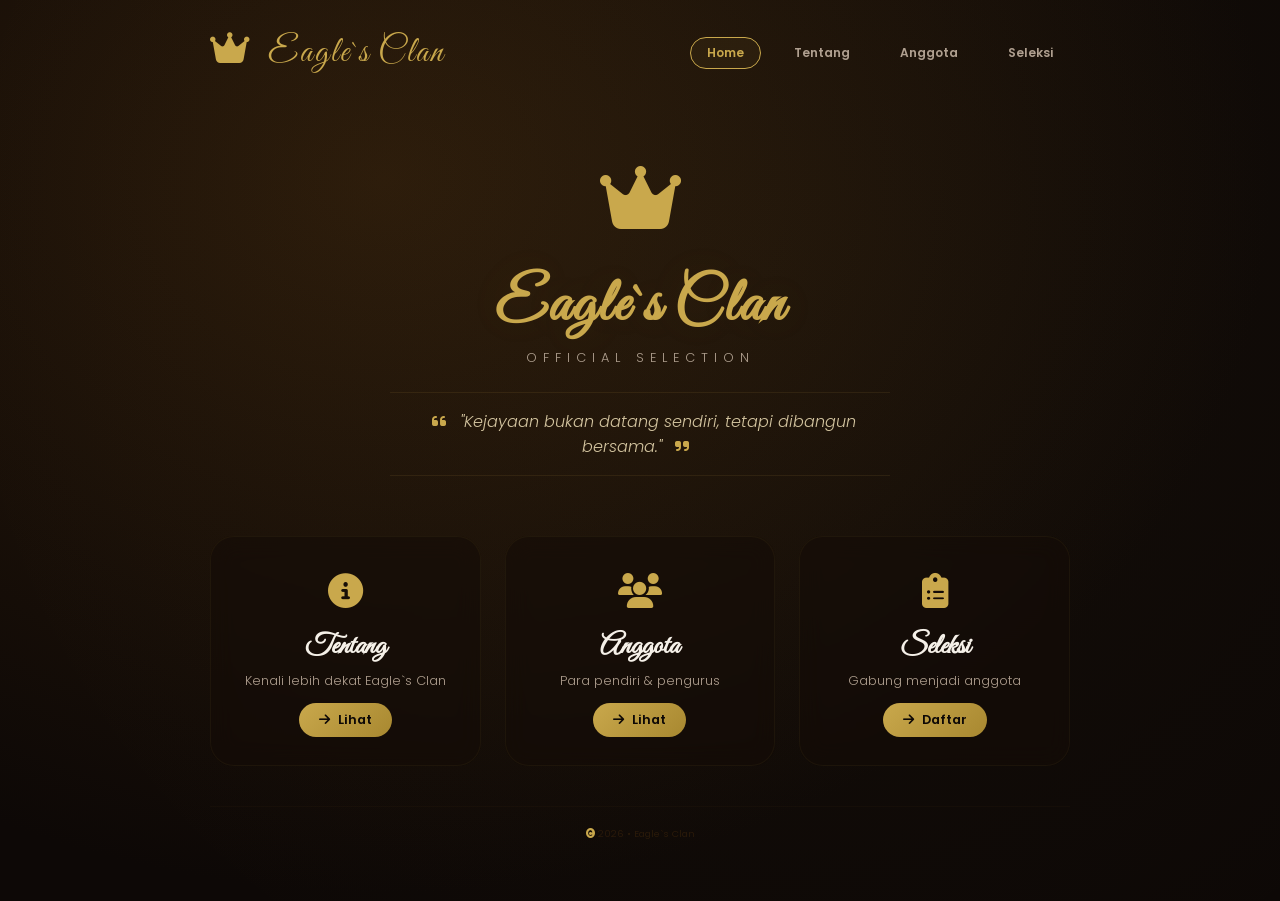
==== index.html @ f9066b91 "Update index.html" ====
<!DOCTYPE html>
<html lang="id">
<head>
  <meta charset="UTF-8">
  <meta name="viewport" content="width=device-width, initial-scale=1.0, user-scalable=yes">
  <title>Eagle`s Clan | Official</title>
  <link href="https://fonts.googleapis.com/css2?family=Great+Vibes&family=Poppins:wght@300;400;600;700&display=swap" rel="stylesheet">
  <link rel="stylesheet" href="https://cdnjs.cloudflare.com/ajax/libs/font-awesome/6.5.1/css/all.min.css">
  <style>
    * {
      margin: 0;
      padding: 0;
      box-sizing: border-box;
    }

    body {
      font-family: 'Poppins', sans-serif;
      background: #0d0806;
      color: #f5f0e8;
      min-height: 100vh;
      overflow-x: hidden;
    }

    /* ===== BACKGROUND ===== */
    .bg-eagle {
      position: fixed;
      top: 0;
      left: 0;
      width: 100%;
      height: 100%;
      z-index: -1;
      background: radial-gradient(ellipse at 30% 20%, #2a1a0a, #0d0806 70%);
    }

    .bg-eagle::before {
      content: '';
      position: absolute;
      width: 150%;
      height: 150%;
      top: -30%;
      left: -30%;
      background: radial-gradient(circle at 60% 40%, rgba(201, 168, 76, 0.04), transparent 60%);
      animation: goldFloat 18s ease-in-out infinite alternate;
    }

    @keyframes goldFloat {
      0% { transform: translate(0, 0) scale(1) rotate(0deg); }
      100% { transform: translate(40px, 30px) scale(1.06) rotate(2deg); }
    }

    /* ===== CONTAINER ===== */
    .container {
      max-width: 900px;
      margin: 0 auto;
      padding: 30px 20px 60px;
      position: relative;
      z-index: 2;
    }

    /* ===== NAVBAR ===== */
    .navbar {
      display: flex;
      justify-content: space-between;
      align-items: center;
      margin-bottom: 30px;
      flex-wrap: wrap;
      gap: 16px;
    }

    .navbar .brand {
      font-family: 'Great Vibes', cursive;
      font-size: 2.2rem;
      color: #c9a84c;
      letter-spacing: 2px;
    }

    .navbar .brand i {
      color: #c9a84c;
      margin-right: 8px;
    }

    .nav-links {
      display: flex;
      gap: 16px;
      flex-wrap: wrap;
    }

    .nav-links a {
      color: #b0a090;
      text-decoration: none;
      font-size: 0.75rem;
      font-weight: 600;
      padding: 6px 16px;
      border-radius: 30px;
      transition: 0.3s;
      border: 1px solid transparent;
    }

    .nav-links a:hover,
    .nav-links a.active {
      background: rgba(201, 168, 76, 0.06);
      border-color: #c9a84c;
      color: #c9a84c;
    }

    /* ===== PAGE ===== */
    .page {
      display: none;
      animation: fadeIn 0.6s ease;
    }

    .page.active {
      display: block;
    }

    @keyframes fadeIn {
      from { opacity: 0; transform: translateY(20px); }
      to { opacity: 1; transform: translateY(0); }
    }

    /* ===== HERO ===== */
    .hero {
      text-align: center;
      padding: 40px 20px 30px;
    }

    .hero .logo-icon {
      font-size: 4.5rem;
      color: #c9a84c;
      margin-bottom: 15px;
      display: inline-block;
      animation: floatEagle 4s ease-in-out infinite;
    }

    @keyframes floatEagle {
      0%, 100% { transform: translateY(0); }
      50% { transform: translateY(-10px); }
    }

    .hero h1 {
      font-family: 'Great Vibes', cursive;
      font-size: 3.8rem;
      color: #c9a84c;
      letter-spacing: 2px;
      text-shadow: 0 0 40px rgba(201, 168, 76, 0.08);
    }

    .hero .sub {
      font-size: 0.8rem;
      color: #b0a090;
      letter-spacing: 6px;
      text-transform: uppercase;
      font-weight: 300;
      margin-top: 5px;
    }

    .hero .motto {
      font-size: 1rem;
      font-style: italic;
      color: #d4c5a0;
      max-width: 500px;
      margin: 25px auto 0;
      padding: 16px 0;
      border-top: 1px solid rgba(201, 168, 76, 0.1);
      border-bottom: 1px solid rgba(201, 168, 76, 0.1);
      font-weight: 300;
    }

    .hero .motto i {
      color: #c9a84c;
      margin: 0 8px;
    }

    /* ===== CARD GRID ===== */
    .card-grid {
      display: grid;
      grid-template-columns: repeat(auto-fit, minmax(240px, 1fr));
      gap: 24px;
      margin-top: 30px;
    }

    .card {
      background: rgba(20, 12, 8, 0.6);
      backdrop-filter: blur(12px);
      border-radius: 24px;
      border: 1px solid rgba(201, 168, 76, 0.06);
      padding: 28px 18px;
      text-align: center;
      transition: 0.4s ease;
      cursor: pointer;
    }

    .card:hover {
      transform: translateY(-6px);
      border-color: rgba(201, 168, 76, 0.2);
      box-shadow: 0 20px 40px rgba(0, 0, 0, 0.3);
    }

    .card .icon {
      font-size: 2.2rem;
      color: #c9a84c;
      margin-bottom: 10px;
    }

    .card h3 {
      font-family: 'Great Vibes', cursive;
      font-size: 1.8rem;
      color: #f5f0e8;
      margin-bottom: 6px;
    }

    .card p {
      font-size: 0.8rem;
      color: #b0a090;
      line-height: 1.6;
      font-weight: 300;
    }

    .card .btn-gold {
      background: linear-gradient(135deg, #c9a84c, #a88830);
      border: none;
      color: #0d0806;
      font-weight: 600;
      font-size: 0.8rem;
      padding: 8px 20px;
      border-radius: 40px;
      cursor: pointer;
      transition: 0.3s;
      margin-top: 12px;
      display: inline-flex;
      align-items: center;
      gap: 8px;
    }

    .card .btn-gold:hover {
      transform: scale(1.04);
      box-shadow: 0 6px 20px rgba(201, 168, 76, 0.15);
    }

    /* ===== COUPLE ===== */
    .couple-special {
      display: grid;
      grid-template-columns: 1fr 1fr;
      gap: 25px;
      margin-top: 10px;
    }

    .couple-special .card {
      padding: 25px 15px;
    }

    .couple-special .card .avatar {
      width: 100px;
      height: 100px;
      border-radius: 50%;
      overflow: hidden;
      margin: 0 auto 12px;
      border: 3px solid #c9a84c;
      box-shadow: 0 0 30px rgba(201, 168, 76, 0.05);
    }

    .couple-special .card .avatar img {
      width: 100%;
      height: 100%;
      object-fit: cover;
    }

    .couple-special .card .name {
      font-family: 'Great Vibes', cursive;
      font-size: 1.8rem;
      color: #c9a84c;
    }

    .couple-special .card .role {
      font-size: 0.65rem;
      color: #b0a090;
      letter-spacing: 3px;
      text-transform: uppercase;
    }

    /* ===== FORM ===== */
    .form-group {
      margin-bottom: 1.2rem;
      text-align: left;
    }

    .form-group label {
      display: flex;
      align-items: center;
      gap: 10px;
      font-weight: 600;
      font-size: 0.8rem;
      margin-bottom: 6px;
      color: #d4c5a0;
    }

    .form-group label i {
      color: #c9a84c;
    }

    input,
    textarea {
      width: 100%;
      padding: 12px 16px;
      background: rgba(20, 12, 8, 0.5);
      border: 1px solid rgba(201, 168, 76, 0.06);
      border-radius: 16px;
      color: #f5f0e8;
      font-size: 0.85rem;
      outline: none;
      transition: 0.3s;
      font-family: 'Poppins', sans-serif;
    }

    input:focus,
    textarea:focus {
      border-color: #c9a84c;
      box-shadow: 0 0 0 3px rgba(201, 168, 76, 0.04);
      background: rgba(20, 12, 8, 0.7);
    }

    textarea {
      resize: vertical;
    }

    /* ===== BACK LINK ===== */
    .back-link {
      text-align: center;
      margin-top: 20px;
      font-size: 0.75rem;
      color: #5a4a3a;
      cursor: pointer;
      transition: 0.2s;
    }

    .back-link:hover {
      color: #c9a84c;
    }

    .back-link i {
      margin-right: 6px;
    }

    .credit {
      text-align: center;
      margin-top: 40px;
      font-size: 0.6rem;
      color: #2a1a0a;
      border-top: 1px solid rgba(201, 168, 76, 0.03);
      padding-top: 20px;
    }

    .credit i {
      color: #c9a84c;
    }

    /* ===== RESPONSIVE ===== */
    @media (max-width: 640px) {
      .hero h1 { font-size: 2.6rem; }
      .couple-special { grid-template-columns: 1fr; }
      .navbar { flex-direction: column; align-items: center; }
    }
  </style>
</head>
<body>

<div class="bg-eagle"></div>

<div class="container">

  <!-- ===== NAVBAR ===== -->
  <div class="navbar">
    <div class="brand"><i class="fas fa-crown"></i> Eagle`s Clan</div>
    <div class="nav-links">
      <a href="#" class="active" onclick="showPage('homePage')">Home</a>
      <a href="#" onclick="showPage('aboutPage')">Tentang</a>
      <a href="#" onclick="showPage('memberPage')">Anggota</a>
      <a href="#" onclick="showPage('seleksiPage')">Seleksi</a>
    </div>
  </div>

  <!-- ===== HOME ===== -->
  <div id="homePage" class="page active">
    <div class="hero">
      <div class="logo-icon"><i class="fas fa-crown"></i></div>
      <h1>Eagle`s Clan</h1>
      <div class="sub">Official Selection</div>
      <div class="motto">
        <i class="fas fa-quote-left"></i>
        "Kejayaan bukan datang sendiri, tetapi dibangun bersama."
        <i class="fas fa-quote-right"></i>
      </div>
    </div>

    <div class="card-grid">
      <div class="card" onclick="showPage('aboutPage')">
        <div class="icon"><i class="fas fa-info-circle"></i></div>
        <h3>Tentang</h3>
        <p>Kenali lebih dekat Eagle`s Clan</p>
        <div class="btn-gold"><i class="fas fa-arrow-right"></i> Lihat</div>
      </div>
      <div class="card" onclick="showPage('memberPage')">
        <div class="icon"><i class="fas fa-users"></i></div>
        <h3>Anggota</h3>
        <p>Para pendiri & pengurus</p>
        <div class="btn-gold"><i class="fas fa-arrow-right"></i> Lihat</div>
      </div>
      <div class="card" onclick="showPage('seleksiPage')">
        <div class="icon"><i class="fas fa-clipboard-list"></i></div>
        <h3>Seleksi</h3>
        <p>Gabung menjadi anggota</p>
        <div class="btn-gold"><i class="fas fa-arrow-right"></i> Daftar</div>
      </div>
    </div>
  </div>

  <!-- ===== TENTANG ===== -->
  <div id="aboutPage" class="page">
    <div style="text-align:center; margin-bottom:20px;">
      <h2 style="font-family:'Great Vibes',cursive; font-size:2.4rem; color:#c9a84c;">Tentang</h2>
      <p style="color:#b0a090; font-size:0.75rem; letter-spacing:2px;">Eagle`s Clan</p>
    </div>
    <div class="card" style="max-width:500px; margin:0 auto;">
      <div class="icon"><i class="fas fa-crown"></i></div>
      <p style="color:#d4c5a0; line-height:1.8; margin-bottom:15px;">
        Eagle`s Clan adalah komunitas eksklusif yang didirikan untuk menjunjung tinggi nilai kehormatan, persaudaraan, dan prestasi. Kami adalah keluarga bagi mereka yang berani bermimpi dan berani melangkah.
      </p>
      <p style="font-size:0.8rem; color:#8a7a6a;">
        <i class="fas fa-map-pin" style="color:#c9a84c;"></i> Berbasis di Indonesia
      </p>
    </div>
    <div class="back-link" onclick="showPage('homePage')"><i class="fas fa-arrow-left"></i> Kembali</div>
  </div>

  <!-- ===== ANGGOTA ===== -->
  <div id="memberPage" class="page">
    <div style="text-align:center; margin-bottom:20px;">
      <h2 style="font-family:'Great Vibes',cursive; font-size:2.4rem; color:#c9a84c;">Anggota</h2>
      <p style="color:#b0a090; font-size:0.75rem; letter-spacing:2px;">Pengurus</p>
    </div>
    <div class="couple-special">
      <div class="card">
        <div class="avatar"><img src="https://placehold.co/100x100/1a0e08/c9a84c?text=R" alt="Raul"></div>
        <div class="name">Raul</div>
        <div class="role">Founder</div>
      </div>
      <div class="card">
        <div class="avatar"><img src="https://placehold.co/100x100/1a0e08/c9a84c?text=K" alt="Kayeye"></div>
        <div class="name">Kayeye</div>
        <div class="role">Co-Founder</div>
      </div>
      <div class="card">
        <div class="avatar"><img src="https://placehold.co/100x100/1a0e08/c9a84c?text=Y" alt="Yonz"></div>
        <div class="name">Yonz</div>
        <div class="role">Admin</div>
      </div>
      <div class="card">
        <div class="avatar"><img src="https://placehold.co/100x100/1a0e08/c9a84c?text=N" alt="Novva"></div>
        <div class="name">Novva</div>
        <div class="role">Admin</div>
      </div>
    </div>
    <div class="back-link" onclick="showPage('homePage')"><i class="fas fa-arrow-left"></i> Kembali</div>
  </div>

  <!-- ===== SELEKSI ===== -->
  <div id="seleksiPage" class="page">
    <div style="text-align:center; margin-bottom:20px;">
      <h2 style="font-family:'Great Vibes',cursive; font-size:2.4rem; color:#c9a84c;">Seleksi</h2>
      <p style="color:#b0a090; font-size:0.75rem; letter-spacing:2px;">Gabung Sekarang</p>
    </div>
    <div class="card" style="max-width:500px; margin:0 auto;">
      <div class="icon"><i class="fas fa-user-plus"></i></div>
      <div class="form-group">
        <label><i class="fas fa-user"></i> Nama Lengkap</label>
        <input type="text" id="nama" placeholder="Nama Anda">
      </div>
      <div class="form-group">
        <label><i class="fas fa-calendar-alt"></i> Umur</label>
        <input type="text" id="umur" placeholder="19 / 22 / 27">
      </div>
      <div class="form-group">
        <label><i class="fas fa-pen-fancy"></i> Skill / Keahlian</label>
        <input type="text" id="skill" placeholder="Editor / Desainer / Gamer">
      </div>
      <button class="btn-gold" id="btnDaftar" style="width:100%; justify-content:center;"><i class="fas fa-paper-plane"></i> DAFTAR SEKARANG</button>
    </div>
    <div class="back-link" onclick="showPage('homePage')"><i class="fas fa-arrow-left"></i> Kembali</div>
  </div>

  <div class="credit"><i class="fas fa-copyright"></i> 2026 • Eagle`s Clan</div>
</div>

<script>
  function showPage(id) {
    document.querySelectorAll('.page').forEach(p => p.classList.remove('active'));
    document.getElementById(id).classList.add('active');
    document.querySelectorAll('.nav-links a').forEach(a => a.classList.remove('active'));
    const map = { homePage: 0, aboutPage: 1, memberPage: 2, seleksiPage: 3 };
    if (map[id] !== undefined) document.querySelectorAll('.nav-links a')[map[id]].classList.add('active');
  }

  document.getElementById('btnDaftar').addEventListener('click', function() {
    const nama = document.getElementById('nama').value.trim();
    const umur = document.getElementById('umur').value.trim();
    const skill = document.getElementById('skill').value.trim();
    if (!nama || !umur || !skill) return alert('Isi semua data!');
    alert('Terima kasih, ' + nama + '!\nPendaftaran Anda telah diterima.\nTim Eagle`s Clan akan menghubungi Anda.');
    document.getElementById('nama').value = '';
    document.getElementById('umur').value = '';
    document.getElementById('skill').value = '';
  });

  console.log('🦅 Eagle`s Clan siap!');
</script>

</body>
</html>
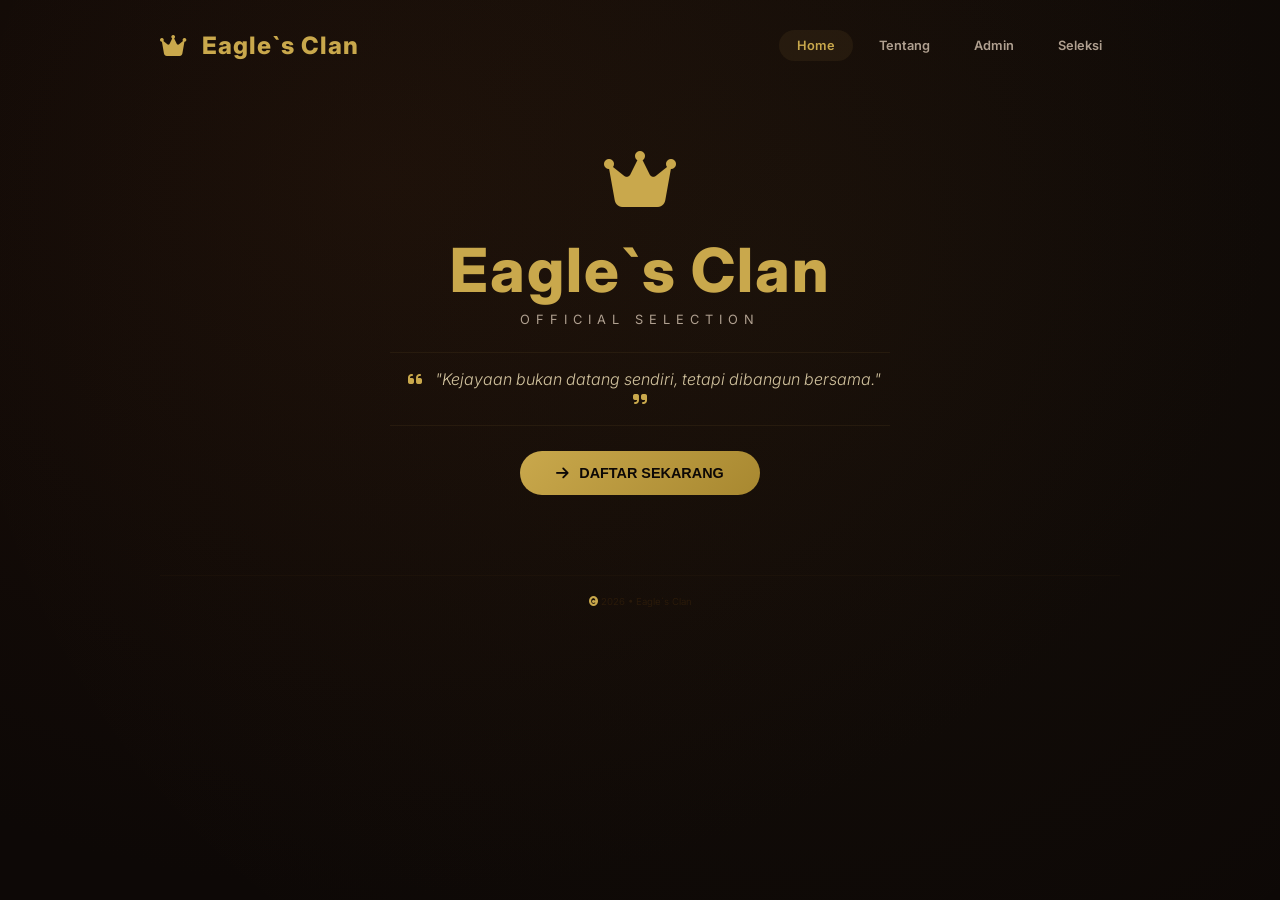
==== commit f86fdb93: "Update index.html" ====
--- a/index.html
+++ b/index.html
@@ -4,7 +4,7 @@
   <meta charset="UTF-8">
   <meta name="viewport" content="width=device-width, initial-scale=1.0, user-scalable=yes">
   <title>Eagle`s Clan | Official</title>
-  <link href="https://fonts.googleapis.com/css2?family=Great+Vibes&family=Poppins:wght@300;400;600;700&display=swap" rel="stylesheet">
+  <link href="https://fonts.googleapis.com/css2?family=Inter:wght@400;600;700;800&display=swap" rel="stylesheet">
   <link rel="stylesheet" href="https://cdnjs.cloudflare.com/ajax/libs/font-awesome/6.5.1/css/all.min.css">
   <style>
     * {
@@ -14,14 +14,13 @@
     }
 
     body {
-      font-family: 'Poppins', sans-serif;
+      font-family: 'Inter', sans-serif;
       background: #0d0806;
       color: #f5f0e8;
       min-height: 100vh;
       overflow-x: hidden;
     }
 
-    /* ===== BACKGROUND ===== */
     .bg-eagle {
       position: fixed;
       top: 0;
@@ -29,7 +28,7 @@
       width: 100%;
       height: 100%;
       z-index: -1;
-      background: radial-gradient(ellipse at 30% 20%, #2a1a0a, #0d0806 70%);
+      background: radial-gradient(ellipse at 30% 20%, #1a0e08, #0d0806 70%);
     }
 
     .bg-eagle::before {
@@ -44,69 +43,67 @@
     }
 
     @keyframes goldFloat {
-      0% { transform: translate(0, 0) scale(1) rotate(0deg); }
-      100% { transform: translate(40px, 30px) scale(1.06) rotate(2deg); }
-    }
-
-    /* ===== CONTAINER ===== */
+      0% {
+        transform: translate(0, 0) scale(1) rotate(0deg);
+      }
+      100% {
+        transform: translate(40px, 30px) scale(1.06) rotate(2deg);
+      }
+    }
+
     .container {
-      max-width: 900px;
+      max-width: 1000px;
       margin: 0 auto;
       padding: 30px 20px 60px;
       position: relative;
       z-index: 2;
     }
 
-    /* ===== NAVBAR ===== */
     .navbar {
       display: flex;
       justify-content: space-between;
       align-items: center;
-      margin-bottom: 30px;
+      margin-bottom: 40px;
       flex-wrap: wrap;
       gap: 16px;
     }
 
     .navbar .brand {
-      font-family: 'Great Vibes', cursive;
-      font-size: 2.2rem;
-      color: #c9a84c;
-      letter-spacing: 2px;
+      font-size: 1.5rem;
+      font-weight: 800;
+      color: #c9a84c;
+      letter-spacing: 1px;
     }
 
     .navbar .brand i {
-      color: #c9a84c;
       margin-right: 8px;
     }
 
     .nav-links {
       display: flex;
-      gap: 16px;
+      gap: 8px;
       flex-wrap: wrap;
     }
 
     .nav-links a {
       color: #b0a090;
       text-decoration: none;
-      font-size: 0.75rem;
+      font-size: 0.8rem;
       font-weight: 600;
-      padding: 6px 16px;
+      padding: 8px 18px;
       border-radius: 30px;
       transition: 0.3s;
-      border: 1px solid transparent;
     }
 
     .nav-links a:hover,
     .nav-links a.active {
-      background: rgba(201, 168, 76, 0.06);
-      border-color: #c9a84c;
-      color: #c9a84c;
-    }
-
-    /* ===== PAGE ===== */
+      background: rgba(201, 168, 76, 0.08);
+      color: #c9a84c;
+    }
+
     .page {
       display: none;
-      animation: fadeIn 0.6s ease;
+      animation: fadeIn 0.5s ease;
     }
 
     .page.active {
@@ -114,18 +111,23 @@
     }
 
     @keyframes fadeIn {
-      from { opacity: 0; transform: translateY(20px); }
-      to { opacity: 1; transform: translateY(0); }
-    }
-
-    /* ===== HERO ===== */
+      from {
+        opacity: 0;
+        transform: translateY(20px);
+      }
+      to {
+        opacity: 1;
+        transform: translateY(0);
+      }
+    }
+
     .hero {
       text-align: center;
       padding: 40px 20px 30px;
     }
 
     .hero .logo-icon {
-      font-size: 4.5rem;
+      font-size: 4rem;
       color: #c9a84c;
       margin-bottom: 15px;
       display: inline-block;
@@ -133,16 +135,20 @@
     }
 
     @keyframes floatEagle {
-      0%, 100% { transform: translateY(0); }
-      50% { transform: translateY(-10px); }
+      0%,
+      100% {
+        transform: translateY(0);
+      }
+      50% {
+        transform: translateY(-10px);
+      }
     }
 
     .hero h1 {
-      font-family: 'Great Vibes', cursive;
       font-size: 3.8rem;
+      font-weight: 800;
       color: #c9a84c;
       letter-spacing: 2px;
-      text-shadow: 0 0 40px rgba(201, 168, 76, 0.08);
     }
 
     .hero .sub {
@@ -150,7 +156,7 @@
       color: #b0a090;
       letter-spacing: 6px;
       text-transform: uppercase;
-      font-weight: 300;
+      font-weight: 400;
       margin-top: 5px;
     }
 
@@ -159,10 +165,10 @@
       font-style: italic;
       color: #d4c5a0;
       max-width: 500px;
-      margin: 25px auto 0;
+      margin: 25px auto;
       padding: 16px 0;
-      border-top: 1px solid rgba(201, 168, 76, 0.1);
-      border-bottom: 1px solid rgba(201, 168, 76, 0.1);
+      border-top: 1px solid rgba(201, 168, 76, 0.08);
+      border-bottom: 1px solid rgba(201, 168, 76, 0.08);
       font-weight: 300;
     }
 
@@ -171,114 +177,169 @@
       margin: 0 8px;
     }
 
-    /* ===== CARD GRID ===== */
-    .card-grid {
-      display: grid;
-      grid-template-columns: repeat(auto-fit, minmax(240px, 1fr));
-      gap: 24px;
-      margin-top: 30px;
-    }
-
-    .card {
-      background: rgba(20, 12, 8, 0.6);
-      backdrop-filter: blur(12px);
-      border-radius: 24px;
-      border: 1px solid rgba(201, 168, 76, 0.06);
-      padding: 28px 18px;
-      text-align: center;
-      transition: 0.4s ease;
-      cursor: pointer;
-    }
-
-    .card:hover {
-      transform: translateY(-6px);
-      border-color: rgba(201, 168, 76, 0.2);
-      box-shadow: 0 20px 40px rgba(0, 0, 0, 0.3);
-    }
-
-    .card .icon {
-      font-size: 2.2rem;
-      color: #c9a84c;
-      margin-bottom: 10px;
-    }
-
-    .card h3 {
-      font-family: 'Great Vibes', cursive;
-      font-size: 1.8rem;
-      color: #f5f0e8;
-      margin-bottom: 6px;
-    }
-
-    .card p {
-      font-size: 0.8rem;
-      color: #b0a090;
-      line-height: 1.6;
-      font-weight: 300;
-    }
-
-    .card .btn-gold {
+    .btn-primary {
       background: linear-gradient(135deg, #c9a84c, #a88830);
       border: none;
       color: #0d0806;
-      font-weight: 600;
-      font-size: 0.8rem;
-      padding: 8px 20px;
-      border-radius: 40px;
+      font-weight: 700;
+      font-size: 0.9rem;
+      padding: 14px 36px;
+      border-radius: 60px;
       cursor: pointer;
       transition: 0.3s;
-      margin-top: 12px;
       display: inline-flex;
       align-items: center;
-      gap: 8px;
-    }
-
-    .card .btn-gold:hover {
-      transform: scale(1.04);
-      box-shadow: 0 6px 20px rgba(201, 168, 76, 0.15);
-    }
-
-    /* ===== COUPLE ===== */
-    .couple-special {
-      display: grid;
-      grid-template-columns: 1fr 1fr;
-      gap: 25px;
-      margin-top: 10px;
-    }
-
-    .couple-special .card {
-      padding: 25px 15px;
-    }
-
-    .couple-special .card .avatar {
-      width: 100px;
-      height: 100px;
+      gap: 10px;
+    }
+
+    .btn-primary:hover {
+      transform: scale(1.02);
+      box-shadow: 0 6px 24px rgba(201, 168, 76, 0.15);
+    }
+
+    .page-header {
+      text-align: center;
+      margin-bottom: 30px;
+    }
+
+    .page-header h2 {
+      font-size: 2.2rem;
+      font-weight: 800;
+      color: #c9a84c;
+    }
+
+    .page-header p {
+      font-size: 0.8rem;
+      color: #b0a090;
+      letter-spacing: 2px;
+      margin-top: 4px;
+    }
+
+    .about-content {
+      max-width: 600px;
+      margin: 0 auto;
+      text-align: center;
+      line-height: 1.8;
+      color: #d4c5a0;
+    }
+
+    .about-stats {
+      display: flex;
+      justify-content: center;
+      gap: 40px;
+      margin-top: 30px;
+    }
+
+    .stat-item {
+      text-align: center;
+    }
+
+    .stat-number {
+      display: block;
+      font-size: 1.8rem;
+      font-weight: 800;
+      color: #c9a84c;
+    }
+
+    .stat-label {
+      font-size: 0.7rem;
+      color: #8a7a6a;
+      text-transform: uppercase;
+      letter-spacing: 1px;
+    }
+
+    .admin-carousel {
+      position: relative;
+      max-width: 700px;
+      margin: 0 auto;
+      overflow: hidden;
+    }
+
+    .admin-track {
+      display: flex;
+      gap: 20px;
+      transition: transform 0.5s ease;
+      padding: 10px 0;
+    }
+
+    .admin-card {
+      min-width: 160px;
+      background: rgba(20, 12, 8, 0.5);
+      border-radius: 20px;
+      padding: 20px 16px;
+      text-align: center;
+      border: 1px solid rgba(201, 168, 76, 0.06);
+      transition: 0.3s;
+    }
+
+    .admin-card:hover {
+      transform: translateY(-4px);
+      border-color: rgba(201, 168, 76, 0.15);
+    }
+
+    .admin-avatar {
+      width: 80px;
+      height: 80px;
       border-radius: 50%;
       overflow: hidden;
-      margin: 0 auto 12px;
-      border: 3px solid #c9a84c;
-      box-shadow: 0 0 30px rgba(201, 168, 76, 0.05);
-    }
-
-    .couple-special .card .avatar img {
+      margin: 0 auto 10px;
+      border: 2px solid #c9a84c;
+    }
+
+    .admin-avatar img {
       width: 100%;
       height: 100%;
       object-fit: cover;
     }
 
-    .couple-special .card .name {
-      font-family: 'Great Vibes', cursive;
-      font-size: 1.8rem;
-      color: #c9a84c;
-    }
-
-    .couple-special .card .role {
-      font-size: 0.65rem;
+    .admin-name {
+      font-size: 1rem;
+      font-weight: 700;
+      color: #f5f0e8;
+    }
+
+    .admin-role {
+      font-size: 0.7rem;
       color: #b0a090;
-      letter-spacing: 3px;
-      text-transform: uppercase;
-    }
-
-    /* ===== FORM ===== */
+      font-weight: 400;
+    }
+
+    .carousel-btn {
+      position: absolute;
+      top: 50%;
+      transform: translateY(-50%);
+      background: rgba(201, 168, 76, 0.1);
+      border: 1px solid rgba(201, 168, 76, 0.1);
+      color: #c9a84c;
+      width: 40px;
+      height: 40px;
+      border-radius: 50%;
+      cursor: pointer;
+      transition: 0.3s;
+      z-index: 5;
+    }
+
+    .carousel-btn:hover {
+      background: rgba(201, 168, 76, 0.2);
+    }
+
+    .carousel-btn.prev {
+      left: -20px;
+    }
+
+    .carousel-btn.next {
+      right: -20px;
+    }
+
+    .form-card {
+      max-width: 500px;
+      margin: 0 auto;
+      background: rgba(20, 12, 8, 0.4);
+      border-radius: 24px;
+      padding: 30px;
+      border: 1px solid rgba(201, 168, 76, 0.04);
+    }
+
     .form-group {
       margin-bottom: 1.2rem;
       text-align: left;
@@ -298,35 +359,28 @@
       color: #c9a84c;
     }
 
-    input,
-    textarea {
+    input {
       width: 100%;
       padding: 12px 16px;
       background: rgba(20, 12, 8, 0.5);
       border: 1px solid rgba(201, 168, 76, 0.06);
-      border-radius: 16px;
+      border-radius: 14px;
       color: #f5f0e8;
       font-size: 0.85rem;
       outline: none;
       transition: 0.3s;
-      font-family: 'Poppins', sans-serif;
-    }
-
-    input:focus,
-    textarea:focus {
+      font-family: 'Inter', sans-serif;
+    }
+
+    input:focus {
       border-color: #c9a84c;
       box-shadow: 0 0 0 3px rgba(201, 168, 76, 0.04);
       background: rgba(20, 12, 8, 0.7);
     }
 
-    textarea {
-      resize: vertical;
-    }
-
-    /* ===== BACK LINK ===== */
     .back-link {
       text-align: center;
-      margin-top: 20px;
+      margin-top: 24px;
       font-size: 0.75rem;
       color: #5a4a3a;
       cursor: pointer;
@@ -343,7 +397,7 @@
 
     .credit {
       text-align: center;
-      margin-top: 40px;
+      margin-top: 50px;
       font-size: 0.6rem;
       color: #2a1a0a;
       border-top: 1px solid rgba(201, 168, 76, 0.03);
@@ -354,165 +408,250 @@
       color: #c9a84c;
     }
 
-    /* ===== RESPONSIVE ===== */
-    @media (max-width: 640px) {
-      .hero h1 { font-size: 2.6rem; }
-      .couple-special { grid-template-columns: 1fr; }
-      .navbar { flex-direction: column; align-items: center; }
+    @media (max-width: 768px) {
+      .hero h1 {
+        font-size: 2.6rem;
+      }
+      .admin-carousel {
+        max-width: 100%;
+      }
+      .carousel-btn.prev {
+        left: -6px;
+      }
+      .carousel-btn.next {
+        right: -6px;
+      }
+      .admin-card {
+        min-width: 130px;
+        padding: 16px 12px;
+      }
+    }
+
+    @media (max-width: 480px) {
+      .navbar {
+        flex-direction: column;
+        align-items: center;
+      }
+      .hero h1 {
+        font-size: 2.2rem;
+      }
+      .about-stats {
+        gap: 20px;
+        flex-wrap: wrap;
+      }
+      .admin-card {
+        min-width: 110px;
+      }
     }
   </style>
 </head>
 <body>
 
-<div class="bg-eagle"></div>
-
-<div class="container">
-
-  <!-- ===== NAVBAR ===== -->
-  <div class="navbar">
-    <div class="brand"><i class="fas fa-crown"></i> Eagle`s Clan</div>
-    <div class="nav-links">
-      <a href="#" class="active" onclick="showPage('homePage')">Home</a>
-      <a href="#" onclick="showPage('aboutPage')">Tentang</a>
-      <a href="#" onclick="showPage('memberPage')">Anggota</a>
-      <a href="#" onclick="showPage('seleksiPage')">Seleksi</a>
+  <div class="bg-eagle"></div>
+
+  <div class="container">
+
+    <!-- ===== NAVBAR ===== -->
+    <div class="navbar">
+      <div class="brand"><i class="fas fa-crown"></i> Eagle`s Clan</div>
+      <div class="nav-links">
+        <a href="#" class="active" onclick="showPage('homePage')">Home</a>
+        <a href="#" onclick="showPage('aboutPage')">Tentang</a>
+        <a href="#" onclick="showPage('adminPage')">Admin</a>
+        <a href="#" onclick="showPage('seleksiPage')">Seleksi</a>
+      </div>
     </div>
+
+    <!-- ===== HOME ===== -->
+    <div id="homePage" class="page active">
+      <div class="hero">
+        <div class="logo-icon"><i class="fas fa-crown"></i></div>
+        <h1>Eagle`s Clan</h1>
+        <div class="sub">Official Selection</div>
+        <div class="motto">
+          <i class="fas fa-quote-left"></i>
+          "Kejayaan bukan datang sendiri, tetapi dibangun bersama."
+          <i class="fas fa-quote-right"></i>
+        </div>
+        <button class="btn-primary" onclick="showPage('seleksiPage')">
+          <i class="fas fa-arrow-right"></i> DAFTAR SEKARANG
+        </button>
+      </div>
+    </div>
+
+    <!-- ===== TENTANG ===== -->
+    <div id="aboutPage" class="page">
+      <div class="page-header">
+        <h2>Tentang Eagle`s Clan</h2>
+        <p>Komunitas eksklusif berbasis kehormatan & prestasi</p>
+      </div>
+      <div class="about-content">
+        <p>
+          Eagle`s Clan adalah komunitas yang didirikan untuk menjunjung tinggi nilai
+          <strong>kehormatan, persaudaraan, dan prestasi</strong>. Kami adalah keluarga
+          bagi mereka yang berani bermimpi dan berani melangkah.
+        </p>
+        <div class="about-stats">
+          <div class="stat-item">
+            <span class="stat-number">2024</span>
+            <span class="stat-label">Tahun Berdiri</span>
+          </div>
+          <div class="stat-item">
+            <span class="stat-number">7</span>
+            <span class="stat-label">Admin Aktif</span>
+          </div>
+          <div class="stat-item">
+            <span class="stat-number">50+</span>
+            <span class="stat-label">Anggota</span>
+          </div>
+        </div>
+      </div>
+      <div class="back-link" onclick="showPage('homePage')"><i class="fas fa-arrow-left"></i> Kembali</div>
+    </div>
+
+    <!-- ===== ADMIN (CAROUSEL) ===== -->
+    <div id="adminPage" class="page">
+      <div class="page-header">
+        <h2>Admin Eagle`s Clan</h2>
+        <p>Pengurus & pendiri komunitas</p>
+      </div>
+
+      <div class="admin-carousel">
+        <button class="carousel-btn prev" onclick="moveCarousel(-1)"><i class="fas fa-chevron-left"></i></button>
+        <div class="admin-track" id="adminTrack">
+          <div class="admin-card">
+            <div class="admin-avatar"><img src="raul.jpg" alt="Raul"></div>
+            <div class="admin-name">Raul</div>
+            <div class="admin-role">Founder</div>
+          </div>
+          <div class="admin-card">
+            <div class="admin-avatar"><img src="kayeye.jpg" alt="Kayeye"></div>
+            <div class="admin-name">Kayeye</div>
+            <div class="admin-role">Co-Founder</div>
+          </div>
+          <div class="admin-card">
+            <div class="admin-avatar"><img src="xion.jpg" alt="Xion"></div>
+            <div class="admin-name">Xion</div>
+            <div class="admin-role">Admin</div>
+          </div>
+          <div class="admin-card">
+            <div class="admin-avatar"><img src="reyiz.jpg" alt="Reyiz"></div>
+            <div class="admin-name">Reyiz</div>
+            <div class="admin-role">Admin</div>
+          </div>
+          <div class="admin-card">
+            <div class="admin-avatar"><img src="voltar.jpg" alt="Voltar"></div>
+            <div class="admin-name">Voltar</div>
+            <div class="admin-role">Admin</div>
+          </div>
+          <div class="admin-card">
+            <div class="admin-avatar"><img src="rasyid.jpg" alt="Rasyid"></div>
+            <div class="admin-name">Rasyid</div>
+            <div class="admin-role">Admin</div>
+          </div>
+          <div class="admin-card">
+            <div class="admin-avatar"><img src="marvel.jpg" alt="Marvel"></div>
+            <div class="admin-name">Marvel</div>
+            <div class="admin-role">Admin</div>
+          </div>
+        </div>
+        <button class="carousel-btn next" onclick="moveCarousel(1)"><i class="fas fa-chevron-right"></i></button>
+      </div>
+
+      <div class="back-link" onclick="showPage('homePage')"><i class="fas fa-arrow-left"></i> Kembali</div>
+    </div>
+
+    <!-- ===== SELEKSI ===== -->
+    <div id="seleksiPage" class="page">
+      <div class="page-header">
+        <h2>Seleksi Anggota</h2>
+        <p>Gabung menjadi bagian dari Eagle`s Clan</p>
+      </div>
+      <div class="form-card">
+        <div class="form-group">
+          <label><i class="fas fa-user"></i> Nama Lengkap</label>
+          <input type="text" id="nama" placeholder="Nama Anda">
+        </div>
+        <div class="form-group">
+          <label><i class="fas fa-calendar-alt"></i> Umur</label>
+          <input type="text" id="umur" placeholder="19 / 22 / 27">
+        </div>
+        <div class="form-group">
+          <label><i class="fas fa-pen-fancy"></i> Skill / Keahlian</label>
+          <input type="text" id="skill" placeholder="Editor / Desainer / Gamer">
+        </div>
+        <button class="btn-primary" id="btnDaftar" style="width:100%; justify-content:center;"><i class="fas fa-paper-plane"></i> DAFTAR SEKARANG</button>
+      </div>
+      <div class="back-link" onclick="showPage('homePage')"><i class="fas fa-arrow-left"></i> Kembali</div>
+    </div>
+
+    <div class="credit"><i class="fas fa-copyright"></i> 2026 • Eagle`s Clan</div>
   </div>
 
-  <!-- ===== HOME ===== -->
-  <div id="homePage" class="page active">
-    <div class="hero">
-      <div class="logo-icon"><i class="fas fa-crown"></i></div>
-      <h1>Eagle`s Clan</h1>
-      <div class="sub">Official Selection</div>
-      <div class="motto">
-        <i class="fas fa-quote-left"></i>
-        "Kejayaan bukan datang sendiri, tetapi dibangun bersama."
-        <i class="fas fa-quote-right"></i>
-      </div>
-    </div>
-
-    <div class="card-grid">
-      <div class="card" onclick="showPage('aboutPage')">
-        <div class="icon"><i class="fas fa-info-circle"></i></div>
-        <h3>Tentang</h3>
-        <p>Kenali lebih dekat Eagle`s Clan</p>
-        <div class="btn-gold"><i class="fas fa-arrow-right"></i> Lihat</div>
-      </div>
-      <div class="card" onclick="showPage('memberPage')">
-        <div class="icon"><i class="fas fa-users"></i></div>
-        <h3>Anggota</h3>
-        <p>Para pendiri & pengurus</p>
-        <div class="btn-gold"><i class="fas fa-arrow-right"></i> Lihat</div>
-      </div>
-      <div class="card" onclick="showPage('seleksiPage')">
-        <div class="icon"><i class="fas fa-clipboard-list"></i></div>
-        <h3>Seleksi</h3>
-        <p>Gabung menjadi anggota</p>
-        <div class="btn-gold"><i class="fas fa-arrow-right"></i> Daftar</div>
-      </div>
-    </div>
-  </div>
-
-  <!-- ===== TENTANG ===== -->
-  <div id="aboutPage" class="page">
-    <div style="text-align:center; margin-bottom:20px;">
-      <h2 style="font-family:'Great Vibes',cursive; font-size:2.4rem; color:#c9a84c;">Tentang</h2>
-      <p style="color:#b0a090; font-size:0.75rem; letter-spacing:2px;">Eagle`s Clan</p>
-    </div>
-    <div class="card" style="max-width:500px; margin:0 auto;">
-      <div class="icon"><i class="fas fa-crown"></i></div>
-      <p style="color:#d4c5a0; line-height:1.8; margin-bottom:15px;">
-        Eagle`s Clan adalah komunitas eksklusif yang didirikan untuk menjunjung tinggi nilai kehormatan, persaudaraan, dan prestasi. Kami adalah keluarga bagi mereka yang berani bermimpi dan berani melangkah.
-      </p>
-      <p style="font-size:0.8rem; color:#8a7a6a;">
-        <i class="fas fa-map-pin" style="color:#c9a84c;"></i> Berbasis di Indonesia
-      </p>
-    </div>
-    <div class="back-link" onclick="showPage('homePage')"><i class="fas fa-arrow-left"></i> Kembali</div>
-  </div>
-
-  <!-- ===== ANGGOTA ===== -->
-  <div id="memberPage" class="page">
-    <div style="text-align:center; margin-bottom:20px;">
-      <h2 style="font-family:'Great Vibes',cursive; font-size:2.4rem; color:#c9a84c;">Anggota</h2>
-      <p style="color:#b0a090; font-size:0.75rem; letter-spacing:2px;">Pengurus</p>
-    </div>
-    <div class="couple-special">
-      <div class="card">
-        <div class="avatar"><img src="https://placehold.co/100x100/1a0e08/c9a84c?text=R" alt="Raul"></div>
-        <div class="name">Raul</div>
-        <div class="role">Founder</div>
-      </div>
-      <div class="card">
-        <div class="avatar"><img src="https://placehold.co/100x100/1a0e08/c9a84c?text=K" alt="Kayeye"></div>
-        <div class="name">Kayeye</div>
-        <div class="role">Co-Founder</div>
-      </div>
-      <div class="card">
-        <div class="avatar"><img src="https://placehold.co/100x100/1a0e08/c9a84c?text=Y" alt="Yonz"></div>
-        <div class="name">Yonz</div>
-        <div class="role">Admin</div>
-      </div>
-      <div class="card">
-        <div class="avatar"><img src="https://placehold.co/100x100/1a0e08/c9a84c?text=N" alt="Novva"></div>
-        <div class="name">Novva</div>
-        <div class="role">Admin</div>
-      </div>
-    </div>
-    <div class="back-link" onclick="showPage('homePage')"><i class="fas fa-arrow-left"></i> Kembali</div>
-  </div>
-
-  <!-- ===== SELEKSI ===== -->
-  <div id="seleksiPage" class="page">
-    <div style="text-align:center; margin-bottom:20px;">
-      <h2 style="font-family:'Great Vibes',cursive; font-size:2.4rem; color:#c9a84c;">Seleksi</h2>
-      <p style="color:#b0a090; font-size:0.75rem; letter-spacing:2px;">Gabung Sekarang</p>
-    </div>
-    <div class="card" style="max-width:500px; margin:0 auto;">
-      <div class="icon"><i class="fas fa-user-plus"></i></div>
-      <div class="form-group">
-        <label><i class="fas fa-user"></i> Nama Lengkap</label>
-        <input type="text" id="nama" placeholder="Nama Anda">
-      </div>
-      <div class="form-group">
-        <label><i class="fas fa-calendar-alt"></i> Umur</label>
-        <input type="text" id="umur" placeholder="19 / 22 / 27">
-      </div>
-      <div class="form-group">
-        <label><i class="fas fa-pen-fancy"></i> Skill / Keahlian</label>
-        <input type="text" id="skill" placeholder="Editor / Desainer / Gamer">
-      </div>
-      <button class="btn-gold" id="btnDaftar" style="width:100%; justify-content:center;"><i class="fas fa-paper-plane"></i> DAFTAR SEKARANG</button>
-    </div>
-    <div class="back-link" onclick="showPage('homePage')"><i class="fas fa-arrow-left"></i> Kembali</div>
-  </div>
-
-  <div class="credit"><i class="fas fa-copyright"></i> 2026 • Eagle`s Clan</div>
-</div>
-
-<script>
-  function showPage(id) {
-    document.querySelectorAll('.page').forEach(p => p.classList.remove('active'));
-    document.getElementById(id).classList.add('active');
-    document.querySelectorAll('.nav-links a').forEach(a => a.classList.remove('active'));
-    const map = { homePage: 0, aboutPage: 1, memberPage: 2, seleksiPage: 3 };
-    if (map[id] !== undefined) document.querySelectorAll('.nav-links a')[map[id]].classList.add('active');
-  }
-
-  document.getElementById('btnDaftar').addEventListener('click', function() {
-    const nama = document.getElementById('nama').value.trim();
-    const umur = document.getElementById('umur').value.trim();
-    const skill = document.getElementById('skill').value.trim();
-    if (!nama || !umur || !skill) return alert('Isi semua data!');
-    alert('Terima kasih, ' + nama + '!\nPendaftaran Anda telah diterima.\nTim Eagle`s Clan akan menghubungi Anda.');
-    document.getElementById('nama').value = '';
-    document.getElementById('umur').value = '';
-    document.getElementById('skill').value = '';
-  });
-
-  console.log('🦅 Eagle`s Clan siap!');
-</script>
+  <script>
+    // ===== NAVIGASI =====
+    function showPage(id) {
+      document.querySelectorAll('.page').forEach(p => p.classList.remove('active'));
+      document.getElementById(id).classList.add('active');
+      document.querySelectorAll('.nav-links a').forEach(a => a.classList.remove('active'));
+      const map = { homePage: 0, aboutPage: 1, adminPage: 2, seleksiPage: 3 };
+      if (map[id] !== undefined) document.querySelectorAll('.nav-links a')[map[id]].classList.add('active');
+    }
+
+    // ===== CAROUSEL ADMIN =====
+    let currentIndex = 0;
+    const adminCards = document.querySelectorAll('.admin-card');
+    const track = document.getElementById('adminTrack');
+    let visibleCount = 3;
+
+    function updateCarousel() {
+      const cardWidth = adminCards[0].offsetWidth + 20;
+      const maxIndex = Math.max(0, adminCards.length - visibleCount);
+      if (currentIndex > maxIndex) currentIndex = maxIndex;
+      track.style.transform = `translateX(-${currentIndex * cardWidth}px)`;
+    }
+
+    function moveCarousel(direction) {
+      const maxIndex = Math.max(0, adminCards.length - visibleCount);
+      currentIndex = Math.max(0, Math.min(maxIndex, currentIndex + direction));
+      updateCarousel();
+    }
+
+    // ===== RESIZE =====
+    function updateVisibleCount() {
+      if (window.innerWidth <= 480) visibleCount = 1;
+      else if (window.innerWidth <= 768) visibleCount = 2;
+      else visibleCount = 3;
+      const maxIndex = Math.max(0, adminCards.length - visibleCount);
+      if (currentIndex > maxIndex) currentIndex = maxIndex;
+      updateCarousel();
+    }
+
+    window.addEventListener('resize', () => {
+      updateVisibleCount();
+      updateCarousel();
+    });
+
+    // ===== INISIALISASI =====
+    setTimeout(() => {
+      updateVisibleCount();
+      updateCarousel();
+    }, 100);
+
+    // ===== DAFTAR SELEKSI =====
+    document.getElementById('btnDaftar').addEventListener('click', function() {
+      const nama = document.getElementById('nama').value.trim();
+      const umur = document.getElementById('umur').value.trim();
+      const skill = document.getElementById('skill').value.trim();
+      if (!nama || !umur || !skill) return alert('Isi semua data!');
+      alert('Terima kasih, ' + nama + '!\nPendaftaran Anda telah diterima.\nTim Eagle`s Clan akan menghubungi Anda.');
+      document.getElementById('nama').value = '';
+      document.getElementById('umur').value = '';
+      document.getElementById('skill').value = '';
+    });
+
+    console.log('🦅 Eagle`s Clan siap!');
+  </script>
 
 </body>
-</html>
+  </html>
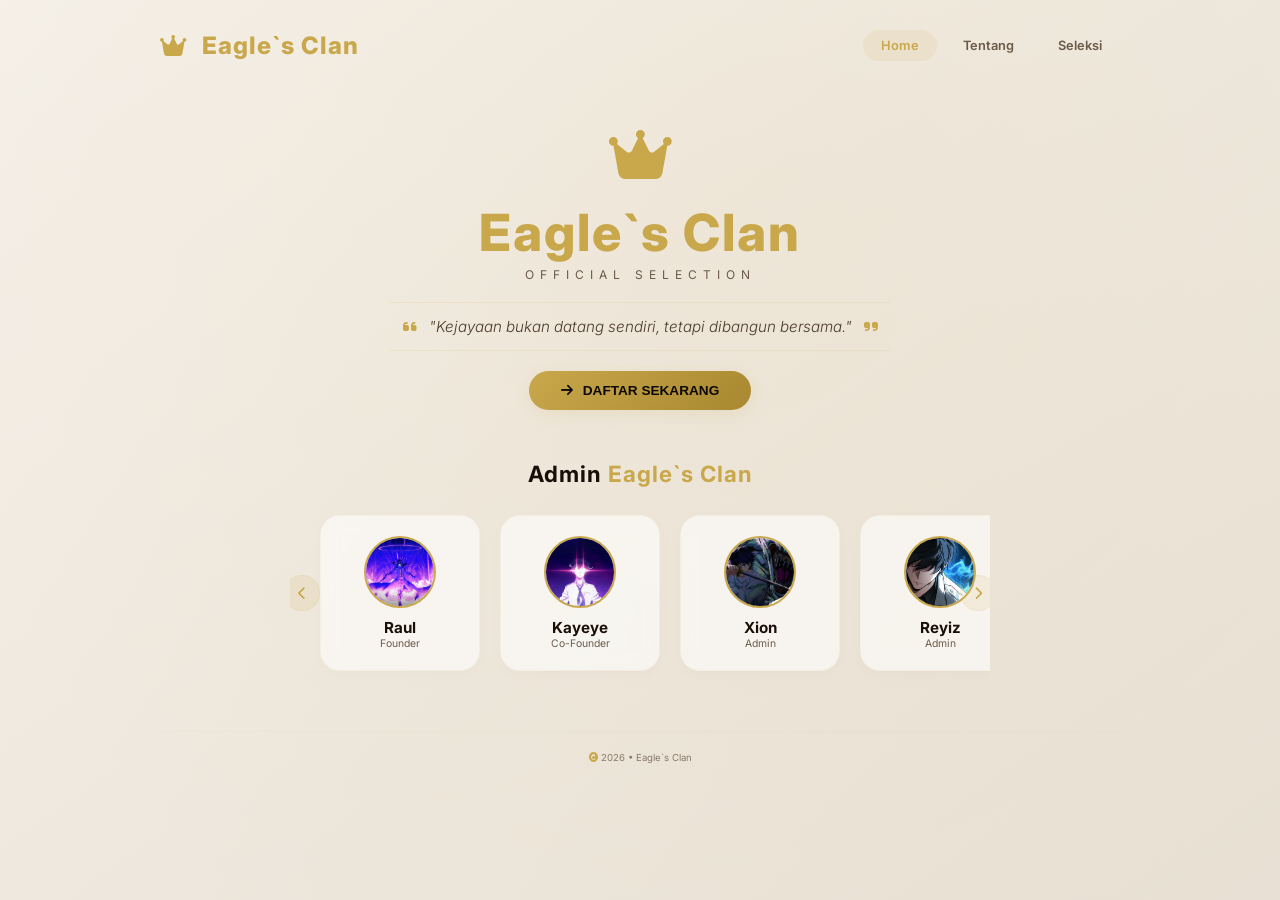
==== commit 02afb089: "Update index.html" ====
--- a/index.html
+++ b/index.html
@@ -15,8 +15,8 @@
 
     body {
       font-family: 'Inter', sans-serif;
-      background: #0d0806;
-      color: #f5f0e8;
+      background: #f5f0e8;
+      color: #1a0e08;
       min-height: 100vh;
       overflow-x: hidden;
     }
@@ -28,7 +28,7 @@
       width: 100%;
       height: 100%;
       z-index: -1;
-      background: radial-gradient(ellipse at 30% 20%, #1a0e08, #0d0806 70%);
+      background: linear-gradient(145deg, #f5f0e8 0%, #e8e0d4 100%);
     }
 
     .bg-eagle::before {
@@ -38,7 +38,7 @@
       height: 150%;
       top: -30%;
       left: -30%;
-      background: radial-gradient(circle at 60% 40%, rgba(201, 168, 76, 0.04), transparent 60%);
+      background: radial-gradient(circle at 60% 40%, rgba(201, 168, 76, 0.06), transparent 60%);
       animation: goldFloat 18s ease-in-out infinite alternate;
     }
 
@@ -63,7 +63,7 @@
       display: flex;
       justify-content: space-between;
       align-items: center;
-      margin-bottom: 40px;
+      margin-bottom: 30px;
       flex-wrap: wrap;
       gap: 16px;
     }
@@ -86,7 +86,7 @@
     }
 
     .nav-links a {
-      color: #b0a090;
+      color: #6a5a4a;
       text-decoration: none;
       font-size: 0.8rem;
       font-weight: 600;
@@ -97,7 +97,7 @@
 
     .nav-links a:hover,
     .nav-links a.active {
-      background: rgba(201, 168, 76, 0.08);
+      background: rgba(201, 168, 76, 0.1);
       color: #c9a84c;
     }
 
@@ -123,13 +123,13 @@
 
     .hero {
       text-align: center;
-      padding: 40px 20px 30px;
+      padding: 30px 20px 20px;
     }
 
     .hero .logo-icon {
-      font-size: 4rem;
-      color: #c9a84c;
-      margin-bottom: 15px;
+      font-size: 3.5rem;
+      color: #c9a84c;
+      margin-bottom: 12px;
       display: inline-block;
       animation: floatEagle 4s ease-in-out infinite;
     }
@@ -140,35 +140,35 @@
         transform: translateY(0);
       }
       50% {
-        transform: translateY(-10px);
+        transform: translateY(-8px);
       }
     }
 
     .hero h1 {
-      font-size: 3.8rem;
+      font-size: 3.2rem;
       font-weight: 800;
       color: #c9a84c;
       letter-spacing: 2px;
     }
 
     .hero .sub {
-      font-size: 0.8rem;
-      color: #b0a090;
+      font-size: 0.75rem;
+      color: #6a5a4a;
       letter-spacing: 6px;
       text-transform: uppercase;
       font-weight: 400;
-      margin-top: 5px;
+      margin-top: 4px;
     }
 
     .hero .motto {
-      font-size: 1rem;
+      font-size: 0.95rem;
       font-style: italic;
-      color: #d4c5a0;
+      color: #4a3a2a;
       max-width: 500px;
-      margin: 25px auto;
-      padding: 16px 0;
-      border-top: 1px solid rgba(201, 168, 76, 0.08);
-      border-bottom: 1px solid rgba(201, 168, 76, 0.08);
+      margin: 20px auto;
+      padding: 14px 0;
+      border-top: 1px solid rgba(201, 168, 76, 0.12);
+      border-bottom: 1px solid rgba(201, 168, 76, 0.12);
       font-weight: 300;
     }
 
@@ -182,19 +182,121 @@
       border: none;
       color: #0d0806;
       font-weight: 700;
-      font-size: 0.9rem;
-      padding: 14px 36px;
+      font-size: 0.85rem;
+      padding: 12px 32px;
       border-radius: 60px;
       cursor: pointer;
       transition: 0.3s;
       display: inline-flex;
       align-items: center;
       gap: 10px;
+      box-shadow: 0 4px 16px rgba(201, 168, 76, 0.15);
     }
 
     .btn-primary:hover {
       transform: scale(1.02);
-      box-shadow: 0 6px 24px rgba(201, 168, 76, 0.15);
+      box-shadow: 0 8px 28px rgba(201, 168, 76, 0.2);
+    }
+
+    .section-title {
+      font-size: 1.4rem;
+      font-weight: 700;
+      color: #1a0e08;
+      text-align: center;
+      margin: 30px 0 18px;
+      letter-spacing: 1px;
+    }
+
+    .section-title span {
+      color: #c9a84c;
+    }
+
+    /* ===== ADMIN CAROUSEL (DI HOME) ===== */
+    .admin-carousel {
+      position: relative;
+      max-width: 700px;
+      margin: 0 auto 20px;
+      overflow: hidden;
+      padding: 0 30px;
+    }
+
+    .admin-track {
+      display: flex;
+      gap: 20px;
+      transition: transform 0.5s ease;
+      padding: 10px 0;
+    }
+
+    .admin-card {
+      min-width: 160px;
+      background: rgba(255, 255, 255, 0.6);
+      backdrop-filter: blur(8px);
+      border-radius: 20px;
+      padding: 20px 16px;
+      text-align: center;
+      border: 1px solid rgba(201, 168, 76, 0.08);
+      transition: 0.3s;
+      box-shadow: 0 4px 16px rgba(0, 0, 0, 0.02);
+    }
+
+    .admin-card:hover {
+      transform: translateY(-4px);
+      border-color: rgba(201, 168, 76, 0.2);
+      box-shadow: 0 8px 24px rgba(0, 0, 0, 0.04);
+    }
+
+    .admin-avatar {
+      width: 72px;
+      height: 72px;
+      border-radius: 50%;
+      overflow: hidden;
+      margin: 0 auto 10px;
+      border: 2px solid #c9a84c;
+    }
+
+    .admin-avatar img {
+      width: 100%;
+      height: 100%;
+      object-fit: cover;
+    }
+
+    .admin-name {
+      font-size: 0.95rem;
+      font-weight: 700;
+      color: #1a0e08;
+    }
+
+    .admin-role {
+      font-size: 0.65rem;
+      color: #6a5a4a;
+      font-weight: 400;
+    }
+
+    .carousel-btn {
+      position: absolute;
+      top: 50%;
+      transform: translateY(-50%);
+      background: rgba(201, 168, 76, 0.12);
+      border: 1px solid rgba(201, 168, 76, 0.1);
+      color: #c9a84c;
+      width: 36px;
+      height: 36px;
+      border-radius: 50%;
+      cursor: pointer;
+      transition: 0.3s;
+      z-index: 5;
+    }
+
+    .carousel-btn:hover {
+      background: rgba(201, 168, 76, 0.2);
+    }
+
+    .carousel-btn.prev {
+      left: -6px;
+    }
+
+    .carousel-btn.next {
+      right: -6px;
     }
 
     .page-header {
@@ -203,14 +305,14 @@
     }
 
     .page-header h2 {
-      font-size: 2.2rem;
+      font-size: 2rem;
       font-weight: 800;
       color: #c9a84c;
     }
 
     .page-header p {
       font-size: 0.8rem;
-      color: #b0a090;
+      color: #6a5a4a;
       letter-spacing: 2px;
       margin-top: 4px;
     }
@@ -220,7 +322,7 @@
       margin: 0 auto;
       text-align: center;
       line-height: 1.8;
-      color: #d4c5a0;
+      color: #3a2a1a;
     }
 
     .about-stats {
@@ -242,102 +344,21 @@
     }
 
     .stat-label {
-      font-size: 0.7rem;
-      color: #8a7a6a;
+      font-size: 0.65rem;
+      color: #6a5a4a;
       text-transform: uppercase;
       letter-spacing: 1px;
-    }
-
-    .admin-carousel {
-      position: relative;
-      max-width: 700px;
-      margin: 0 auto;
-      overflow: hidden;
-    }
-
-    .admin-track {
-      display: flex;
-      gap: 20px;
-      transition: transform 0.5s ease;
-      padding: 10px 0;
-    }
-
-    .admin-card {
-      min-width: 160px;
-      background: rgba(20, 12, 8, 0.5);
-      border-radius: 20px;
-      padding: 20px 16px;
-      text-align: center;
-      border: 1px solid rgba(201, 168, 76, 0.06);
-      transition: 0.3s;
-    }
-
-    .admin-card:hover {
-      transform: translateY(-4px);
-      border-color: rgba(201, 168, 76, 0.15);
-    }
-
-    .admin-avatar {
-      width: 80px;
-      height: 80px;
-      border-radius: 50%;
-      overflow: hidden;
-      margin: 0 auto 10px;
-      border: 2px solid #c9a84c;
-    }
-
-    .admin-avatar img {
-      width: 100%;
-      height: 100%;
-      object-fit: cover;
-    }
-
-    .admin-name {
-      font-size: 1rem;
-      font-weight: 700;
-      color: #f5f0e8;
-    }
-
-    .admin-role {
-      font-size: 0.7rem;
-      color: #b0a090;
-      font-weight: 400;
-    }
-
-    .carousel-btn {
-      position: absolute;
-      top: 50%;
-      transform: translateY(-50%);
-      background: rgba(201, 168, 76, 0.1);
-      border: 1px solid rgba(201, 168, 76, 0.1);
-      color: #c9a84c;
-      width: 40px;
-      height: 40px;
-      border-radius: 50%;
-      cursor: pointer;
-      transition: 0.3s;
-      z-index: 5;
-    }
-
-    .carousel-btn:hover {
-      background: rgba(201, 168, 76, 0.2);
-    }
-
-    .carousel-btn.prev {
-      left: -20px;
-    }
-
-    .carousel-btn.next {
-      right: -20px;
     }
 
     .form-card {
       max-width: 500px;
       margin: 0 auto;
-      background: rgba(20, 12, 8, 0.4);
+      background: rgba(255, 255, 255, 0.5);
+      backdrop-filter: blur(8px);
       border-radius: 24px;
       padding: 30px;
-      border: 1px solid rgba(201, 168, 76, 0.04);
+      border: 1px solid rgba(201, 168, 76, 0.06);
+      box-shadow: 0 4px 20px rgba(0, 0, 0, 0.02);
     }
 
     .form-group {
@@ -352,7 +373,7 @@
       font-weight: 600;
       font-size: 0.8rem;
       margin-bottom: 6px;
-      color: #d4c5a0;
+      color: #3a2a1a;
     }
 
     .form-group label i {
@@ -362,10 +383,10 @@
     input {
       width: 100%;
       padding: 12px 16px;
-      background: rgba(20, 12, 8, 0.5);
-      border: 1px solid rgba(201, 168, 76, 0.06);
+      background: rgba(255, 255, 255, 0.4);
+      border: 1px solid rgba(201, 168, 76, 0.08);
       border-radius: 14px;
-      color: #f5f0e8;
+      color: #1a0e08;
       font-size: 0.85rem;
       outline: none;
       transition: 0.3s;
@@ -375,14 +396,14 @@
     input:focus {
       border-color: #c9a84c;
       box-shadow: 0 0 0 3px rgba(201, 168, 76, 0.04);
-      background: rgba(20, 12, 8, 0.7);
+      background: rgba(255, 255, 255, 0.7);
     }
 
     .back-link {
       text-align: center;
       margin-top: 24px;
       font-size: 0.75rem;
-      color: #5a4a3a;
+      color: #6a5a4a;
       cursor: pointer;
       transition: 0.2s;
     }
@@ -399,8 +420,8 @@
       text-align: center;
       margin-top: 50px;
       font-size: 0.6rem;
-      color: #2a1a0a;
-      border-top: 1px solid rgba(201, 168, 76, 0.03);
+      color: #8a7a6a;
+      border-top: 1px solid rgba(201, 168, 76, 0.04);
       padding-top: 20px;
     }
 
@@ -408,18 +429,20 @@
       color: #c9a84c;
     }
 
+    /* ===== RESPONSIVE ===== */
     @media (max-width: 768px) {
       .hero h1 {
-        font-size: 2.6rem;
+        font-size: 2.4rem;
       }
       .admin-carousel {
         max-width: 100%;
+        padding: 0 20px;
       }
       .carousel-btn.prev {
-        left: -6px;
+        left: -2px;
       }
       .carousel-btn.next {
-        right: -6px;
+        right: -2px;
       }
       .admin-card {
         min-width: 130px;
@@ -433,7 +456,7 @@
         align-items: center;
       }
       .hero h1 {
-        font-size: 2.2rem;
+        font-size: 2rem;
       }
       .about-stats {
         gap: 20px;
@@ -457,12 +480,11 @@
       <div class="nav-links">
         <a href="#" class="active" onclick="showPage('homePage')">Home</a>
         <a href="#" onclick="showPage('aboutPage')">Tentang</a>
-        <a href="#" onclick="showPage('adminPage')">Admin</a>
         <a href="#" onclick="showPage('seleksiPage')">Seleksi</a>
       </div>
     </div>
 
-    <!-- ===== HOME ===== -->
+    <!-- ===== HOME (dengan Carousel Admin) ===== -->
     <div id="homePage" class="page active">
       <div class="hero">
         <div class="logo-icon"><i class="fas fa-crown"></i></div>
@@ -476,6 +498,50 @@
         <button class="btn-primary" onclick="showPage('seleksiPage')">
           <i class="fas fa-arrow-right"></i> DAFTAR SEKARANG
         </button>
+      </div>
+
+      <!-- ===== CAROUSEL ADMIN (DI HOME) ===== -->
+      <div class="section-title">Admin <span>Eagle`s Clan</span></div>
+      <div class="admin-carousel">
+        <button class="carousel-btn prev" onclick="moveCarousel(-1)"><i class="fas fa-chevron-left"></i></button>
+        <div class="admin-track" id="adminTrack">
+          <div class="admin-card">
+            <div class="admin-avatar"><img src="raul.jpg" alt="Raul"></div>
+            <div class="admin-name">Raul</div>
+            <div class="admin-role">Founder</div>
+          </div>
+          <div class="admin-card">
+            <div class="admin-avatar"><img src="kayeye.jpg" alt="Kayeye"></div>
+            <div class="admin-name">Kayeye</div>
+            <div class="admin-role">Co-Founder</div>
+          </div>
+          <div class="admin-card">
+            <div class="admin-avatar"><img src="xion.jpg" alt="Xion"></div>
+            <div class="admin-name">Xion</div>
+            <div class="admin-role">Admin</div>
+          </div>
+          <div class="admin-card">
+            <div class="admin-avatar"><img src="reyiz.jpg" alt="Reyiz"></div>
+            <div class="admin-name">Reyiz</div>
+            <div class="admin-role">Admin</div>
+          </div>
+          <div class="admin-card">
+            <div class="admin-avatar"><img src="voltar.jpg" alt="Voltar"></div>
+            <div class="admin-name">Voltar</div>
+            <div class="admin-role">Admin</div>
+          </div>
+          <div class="admin-card">
+            <div class="admin-avatar"><img src="rasyid.jpg" alt="Rasyid"></div>
+            <div class="admin-name">Rasyid</div>
+            <div class="admin-role">Admin</div>
+          </div>
+          <div class="admin-card">
+            <div class="admin-avatar"><img src="marvel.jpg" alt="Marvel"></div>
+            <div class="admin-name">Marvel</div>
+            <div class="admin-role">Admin</div>
+          </div>
+        </div>
+        <button class="carousel-btn next" onclick="moveCarousel(1)"><i class="fas fa-chevron-right"></i></button>
       </div>
     </div>
 
@@ -506,58 +572,6 @@
           </div>
         </div>
       </div>
-      <div class="back-link" onclick="showPage('homePage')"><i class="fas fa-arrow-left"></i> Kembali</div>
-    </div>
-
-    <!-- ===== ADMIN (CAROUSEL) ===== -->
-    <div id="adminPage" class="page">
-      <div class="page-header">
-        <h2>Admin Eagle`s Clan</h2>
-        <p>Pengurus & pendiri komunitas</p>
-      </div>
-
-      <div class="admin-carousel">
-        <button class="carousel-btn prev" onclick="moveCarousel(-1)"><i class="fas fa-chevron-left"></i></button>
-        <div class="admin-track" id="adminTrack">
-          <div class="admin-card">
-            <div class="admin-avatar"><img src="raul.jpg" alt="Raul"></div>
-            <div class="admin-name">Raul</div>
-            <div class="admin-role">Founder</div>
-          </div>
-          <div class="admin-card">
-            <div class="admin-avatar"><img src="kayeye.jpg" alt="Kayeye"></div>
-            <div class="admin-name">Kayeye</div>
-            <div class="admin-role">Co-Founder</div>
-          </div>
-          <div class="admin-card">
-            <div class="admin-avatar"><img src="xion.jpg" alt="Xion"></div>
-            <div class="admin-name">Xion</div>
-            <div class="admin-role">Admin</div>
-          </div>
-          <div class="admin-card">
-            <div class="admin-avatar"><img src="reyiz.jpg" alt="Reyiz"></div>
-            <div class="admin-name">Reyiz</div>
-            <div class="admin-role">Admin</div>
-          </div>
-          <div class="admin-card">
-            <div class="admin-avatar"><img src="voltar.jpg" alt="Voltar"></div>
-            <div class="admin-name">Voltar</div>
-            <div class="admin-role">Admin</div>
-          </div>
-          <div class="admin-card">
-            <div class="admin-avatar"><img src="rasyid.jpg" alt="Rasyid"></div>
-            <div class="admin-name">Rasyid</div>
-            <div class="admin-role">Admin</div>
-          </div>
-          <div class="admin-card">
-            <div class="admin-avatar"><img src="marvel.jpg" alt="Marvel"></div>
-            <div class="admin-name">Marvel</div>
-            <div class="admin-role">Admin</div>
-          </div>
-        </div>
-        <button class="carousel-btn next" onclick="moveCarousel(1)"><i class="fas fa-chevron-right"></i></button>
-      </div>
-
       <div class="back-link" onclick="showPage('homePage')"><i class="fas fa-arrow-left"></i> Kembali</div>
     </div>
 
@@ -594,7 +608,7 @@
       document.querySelectorAll('.page').forEach(p => p.classList.remove('active'));
       document.getElementById(id).classList.add('active');
       document.querySelectorAll('.nav-links a').forEach(a => a.classList.remove('active'));
-      const map = { homePage: 0, aboutPage: 1, adminPage: 2, seleksiPage: 3 };
+      const map = { homePage: 0, aboutPage: 1, seleksiPage: 2 };
       if (map[id] !== undefined) document.querySelectorAll('.nav-links a')[map[id]].classList.add('active');
     }
 
@@ -617,7 +631,6 @@
       updateCarousel();
     }
 
-    // ===== RESIZE =====
     function updateVisibleCount() {
       if (window.innerWidth <= 480) visibleCount = 1;
       else if (window.innerWidth <= 768) visibleCount = 2;
@@ -632,7 +645,6 @@
       updateCarousel();
     });
 
-    // ===== INISIALISASI =====
     setTimeout(() => {
       updateVisibleCount();
       updateCarousel();
@@ -654,4 +666,4 @@
   </script>
 
 </body>
-  </html>
+</html>
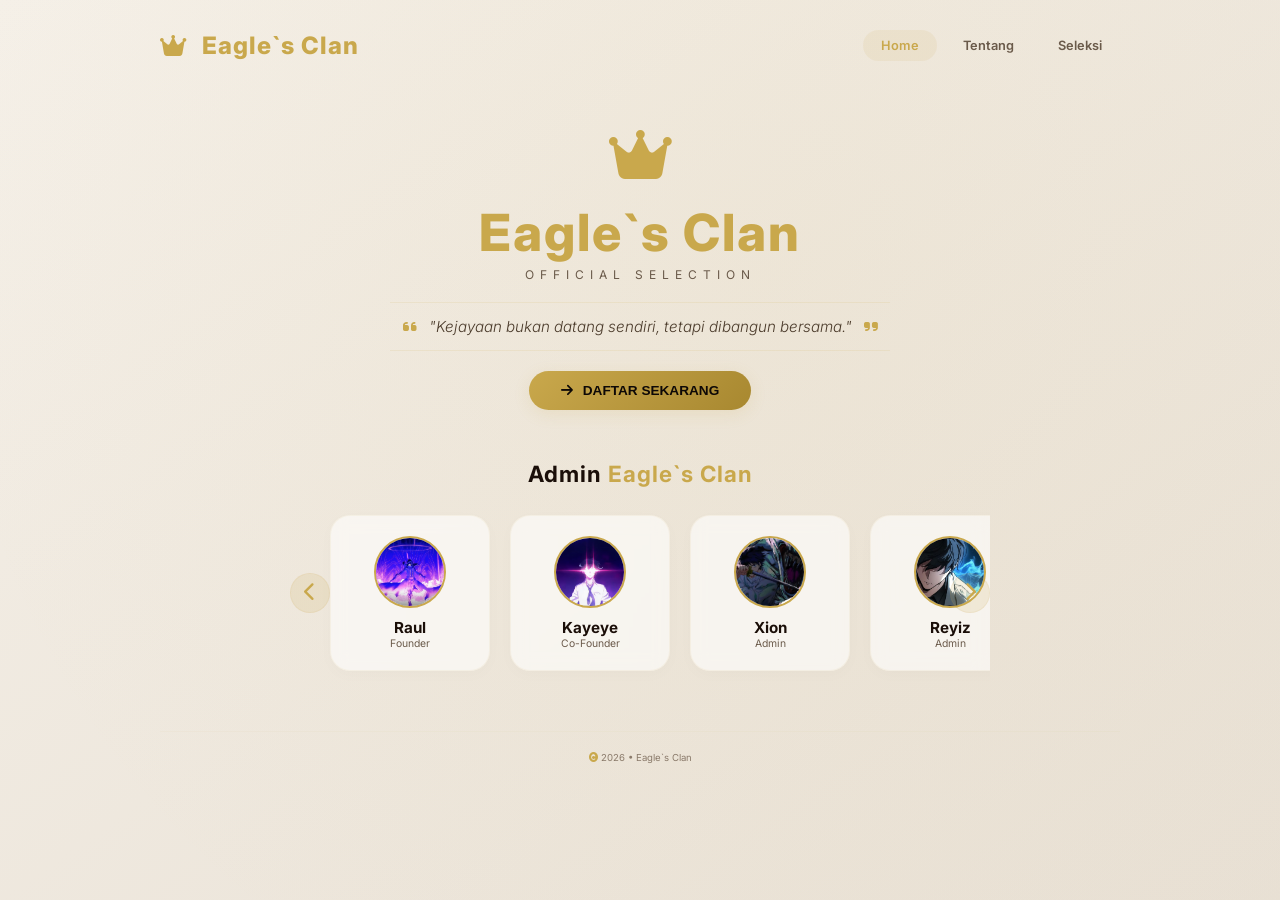
==== commit 8bc604ba: "Update index.html" ====
--- a/index.html
+++ b/index.html
@@ -211,19 +211,19 @@
       color: #c9a84c;
     }
 
-    /* ===== ADMIN CAROUSEL (DI HOME) ===== */
+    /* ===== ADMIN CAROUSEL ===== */
     .admin-carousel {
       position: relative;
       max-width: 700px;
       margin: 0 auto 20px;
       overflow: hidden;
-      padding: 0 30px;
+      padding: 0 40px;
     }
 
     .admin-track {
       display: flex;
       gap: 20px;
-      transition: transform 0.5s ease;
+      transition: transform 0.6s cubic-bezier(0.25, 0.46, 0.45, 0.94);
       padding: 10px 0;
     }
 
@@ -237,6 +237,7 @@
       border: 1px solid rgba(201, 168, 76, 0.08);
       transition: 0.3s;
       box-shadow: 0 4px 16px rgba(0, 0, 0, 0.02);
+      flex-shrink: 0;
     }
 
     .admin-card:hover {
@@ -276,29 +277,34 @@
       position: absolute;
       top: 50%;
       transform: translateY(-50%);
-      background: rgba(201, 168, 76, 0.12);
+      background: rgba(201, 168, 76, 0.15);
       border: 1px solid rgba(201, 168, 76, 0.1);
       color: #c9a84c;
-      width: 36px;
-      height: 36px;
+      width: 40px;
+      height: 40px;
       border-radius: 50%;
       cursor: pointer;
       transition: 0.3s;
       z-index: 5;
+      display: flex;
+      align-items: center;
+      justify-content: center;
+      font-size: 1.2rem;
     }
 
     .carousel-btn:hover {
-      background: rgba(201, 168, 76, 0.2);
+      background: rgba(201, 168, 76, 0.25);
     }
 
     .carousel-btn.prev {
-      left: -6px;
+      left: 0;
     }
 
     .carousel-btn.next {
-      right: -6px;
-    }
-
+      right: 0;
+    }
+
+    /* ===== PAGE LAIN ===== */
     .page-header {
       text-align: center;
       margin-bottom: 30px;
@@ -438,11 +444,10 @@
         max-width: 100%;
         padding: 0 20px;
       }
-      .carousel-btn.prev {
-        left: -2px;
-      }
-      .carousel-btn.next {
-        right: -2px;
+      .carousel-btn {
+        width: 32px;
+        height: 32px;
+        font-size: 0.9rem;
       }
       .admin-card {
         min-width: 130px;
@@ -484,7 +489,7 @@
       </div>
     </div>
 
-    <!-- ===== HOME (dengan Carousel Admin) ===== -->
+    <!-- ===== HOME ===== -->
     <div id="homePage" class="page active">
       <div class="hero">
         <div class="logo-icon"><i class="fas fa-crown"></i></div>
@@ -500,7 +505,7 @@
         </button>
       </div>
 
-      <!-- ===== CAROUSEL ADMIN (DI HOME) ===== -->
+      <!-- ===== CAROUSEL ADMIN ===== -->
       <div class="section-title">Admin <span>Eagle`s Clan</span></div>
       <div class="admin-carousel">
         <button class="carousel-btn prev" onclick="moveCarousel(-1)"><i class="fas fa-chevron-left"></i></button>
@@ -617,6 +622,7 @@
     const adminCards = document.querySelectorAll('.admin-card');
     const track = document.getElementById('adminTrack');
     let visibleCount = 3;
+    let autoSlideInterval = null;
 
     function updateCarousel() {
       const cardWidth = adminCards[0].offsetWidth + 20;
@@ -629,6 +635,7 @@
       const maxIndex = Math.max(0, adminCards.length - visibleCount);
       currentIndex = Math.max(0, Math.min(maxIndex, currentIndex + direction));
       updateCarousel();
+      resetAutoSlide();
     }
 
     function updateVisibleCount() {
@@ -640,6 +647,27 @@
       updateCarousel();
     }
 
+    function resetAutoSlide() {
+      if (autoSlideInterval) {
+        clearInterval(autoSlideInterval);
+        autoSlideInterval = null;
+      }
+      startAutoSlide();
+    }
+
+    function startAutoSlide() {
+      if (autoSlideInterval) clearInterval(autoSlideInterval);
+      autoSlideInterval = setInterval(() => {
+        const maxIndex = Math.max(0, adminCards.length - visibleCount);
+        if (currentIndex >= maxIndex) {
+          currentIndex = 0;
+        } else {
+          currentIndex++;
+        }
+        updateCarousel();
+      }, 3000);
+    }
+
     window.addEventListener('resize', () => {
       updateVisibleCount();
       updateCarousel();
@@ -648,6 +676,7 @@
     setTimeout(() => {
       updateVisibleCount();
       updateCarousel();
+      startAutoSlide();
     }, 100);
 
     // ===== DAFTAR SELEKSI =====
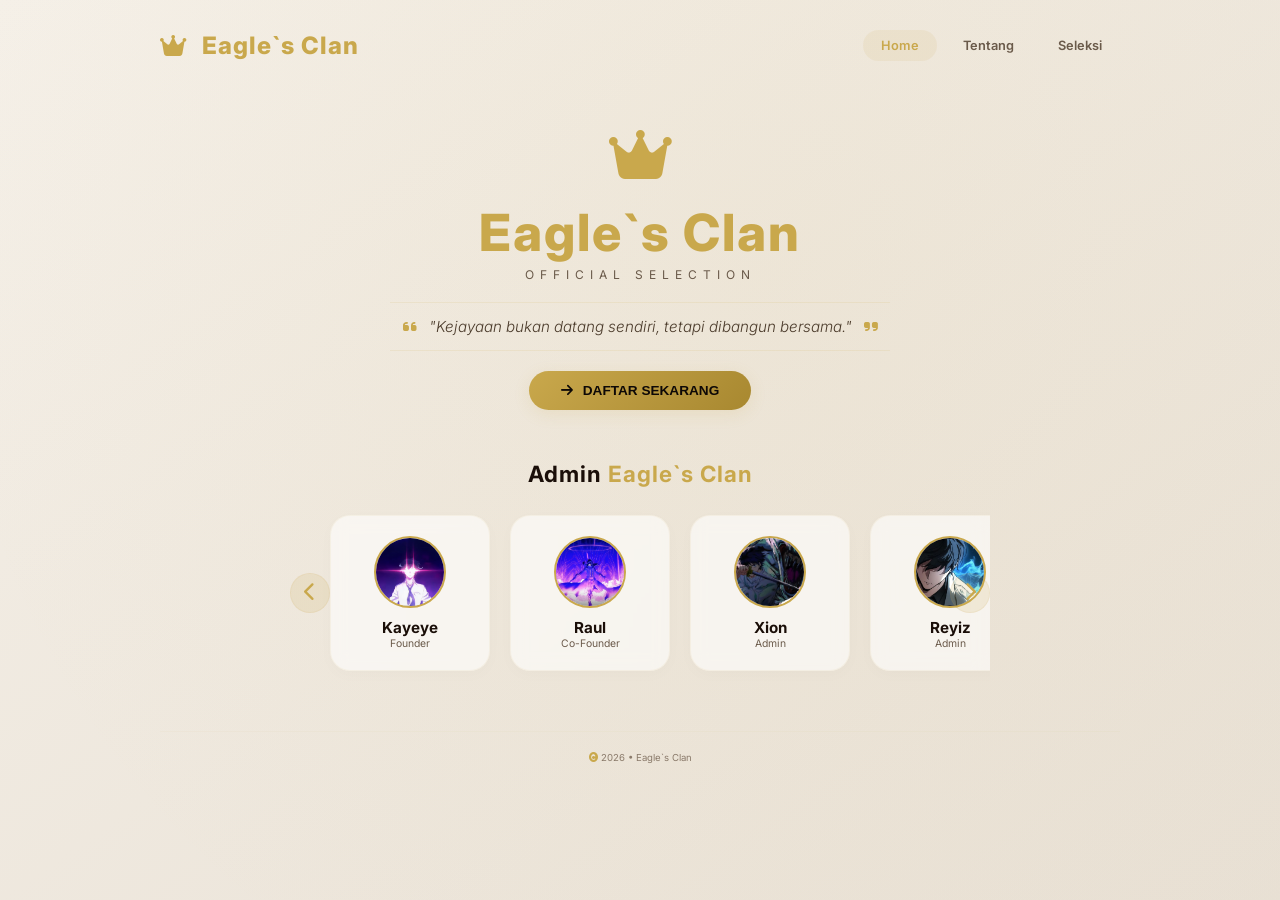
==== commit 22b4f26c: "Update index.html" ====
--- a/index.html
+++ b/index.html
@@ -7,12 +7,7 @@
   <link href="https://fonts.googleapis.com/css2?family=Inter:wght@400;600;700;800&display=swap" rel="stylesheet">
   <link rel="stylesheet" href="https://cdnjs.cloudflare.com/ajax/libs/font-awesome/6.5.1/css/all.min.css">
   <style>
-    * {
-      margin: 0;
-      padding: 0;
-      box-sizing: border-box;
-    }
-
+    * { margin: 0; padding: 0; box-sizing: border-box; }
     body {
       font-family: 'Inter', sans-serif;
       background: #f5f0e8;
@@ -20,7 +15,6 @@
       min-height: 100vh;
       overflow-x: hidden;
     }
-
     .bg-eagle {
       position: fixed;
       top: 0;
@@ -30,7 +24,6 @@
       z-index: -1;
       background: linear-gradient(145deg, #f5f0e8 0%, #e8e0d4 100%);
     }
-
     .bg-eagle::before {
       content: '';
       position: absolute;
@@ -41,16 +34,10 @@
       background: radial-gradient(circle at 60% 40%, rgba(201, 168, 76, 0.06), transparent 60%);
       animation: goldFloat 18s ease-in-out infinite alternate;
     }
-
     @keyframes goldFloat {
-      0% {
-        transform: translate(0, 0) scale(1) rotate(0deg);
-      }
-      100% {
-        transform: translate(40px, 30px) scale(1.06) rotate(2deg);
-      }
-    }
-
+      0% { transform: translate(0,0) scale(1) rotate(0deg); }
+      100% { transform: translate(40px,30px) scale(1.06) rotate(2deg); }
+    }
     .container {
       max-width: 1000px;
       margin: 0 auto;
@@ -58,7 +45,6 @@
       position: relative;
       z-index: 2;
     }
-
     .navbar {
       display: flex;
       justify-content: space-between;
@@ -67,24 +53,18 @@
       flex-wrap: wrap;
       gap: 16px;
     }
-
     .navbar .brand {
       font-size: 1.5rem;
       font-weight: 800;
       color: #c9a84c;
       letter-spacing: 1px;
     }
-
-    .navbar .brand i {
-      margin-right: 8px;
-    }
-
+    .navbar .brand i { margin-right: 8px; }
     .nav-links {
       display: flex;
       gap: 8px;
       flex-wrap: wrap;
     }
-
     .nav-links a {
       color: #6a5a4a;
       text-decoration: none;
@@ -94,38 +74,24 @@
       border-radius: 30px;
       transition: 0.3s;
     }
-
     .nav-links a:hover,
     .nav-links a.active {
-      background: rgba(201, 168, 76, 0.1);
-      color: #c9a84c;
-    }
-
+      background: rgba(201,168,76,0.1);
+      color: #c9a84c;
+    }
     .page {
       display: none;
       animation: fadeIn 0.5s ease;
     }
-
-    .page.active {
-      display: block;
-    }
-
+    .page.active { display: block; }
     @keyframes fadeIn {
-      from {
-        opacity: 0;
-        transform: translateY(20px);
-      }
-      to {
-        opacity: 1;
-        transform: translateY(0);
-      }
-    }
-
+      from { opacity: 0; transform: translateY(20px); }
+      to { opacity: 1; transform: translateY(0); }
+    }
     .hero {
       text-align: center;
       padding: 30px 20px 20px;
     }
-
     .hero .logo-icon {
       font-size: 3.5rem;
       color: #c9a84c;
@@ -133,24 +99,16 @@
       display: inline-block;
       animation: floatEagle 4s ease-in-out infinite;
     }
-
     @keyframes floatEagle {
-      0%,
-      100% {
-        transform: translateY(0);
-      }
-      50% {
-        transform: translateY(-8px);
-      }
-    }
-
+      0%,100% { transform: translateY(0); }
+      50% { transform: translateY(-8px); }
+    }
     .hero h1 {
       font-size: 3.2rem;
       font-weight: 800;
       color: #c9a84c;
       letter-spacing: 2px;
     }
-
     .hero .sub {
       font-size: 0.75rem;
       color: #6a5a4a;
@@ -159,7 +117,6 @@
       font-weight: 400;
       margin-top: 4px;
     }
-
     .hero .motto {
       font-size: 0.95rem;
       font-style: italic;
@@ -167,16 +124,14 @@
       max-width: 500px;
       margin: 20px auto;
       padding: 14px 0;
-      border-top: 1px solid rgba(201, 168, 76, 0.12);
-      border-bottom: 1px solid rgba(201, 168, 76, 0.12);
+      border-top: 1px solid rgba(201,168,76,0.12);
+      border-bottom: 1px solid rgba(201,168,76,0.12);
       font-weight: 300;
     }
-
     .hero .motto i {
       color: #c9a84c;
       margin: 0 8px;
     }
-
     .btn-primary {
       background: linear-gradient(135deg, #c9a84c, #a88830);
       border: none;
@@ -190,14 +145,12 @@
       display: inline-flex;
       align-items: center;
       gap: 10px;
-      box-shadow: 0 4px 16px rgba(201, 168, 76, 0.15);
-    }
-
+      box-shadow: 0 4px 16px rgba(201,168,76,0.15);
+    }
     .btn-primary:hover {
       transform: scale(1.02);
-      box-shadow: 0 8px 28px rgba(201, 168, 76, 0.2);
-    }
-
+      box-shadow: 0 8px 28px rgba(201,168,76,0.2);
+    }
     .section-title {
       font-size: 1.4rem;
       font-weight: 700;
@@ -206,12 +159,7 @@
       margin: 30px 0 18px;
       letter-spacing: 1px;
     }
-
-    .section-title span {
-      color: #c9a84c;
-    }
-
-    /* ===== ADMIN CAROUSEL ===== */
+    .section-title span { color: #c9a84c; }
     .admin-carousel {
       position: relative;
       max-width: 700px;
@@ -219,33 +167,29 @@
       overflow: hidden;
       padding: 0 40px;
     }
-
     .admin-track {
       display: flex;
       gap: 20px;
-      transition: transform 0.6s cubic-bezier(0.25, 0.46, 0.45, 0.94);
+      transition: transform 0.6s cubic-bezier(0.25,0.46,0.45,0.94);
       padding: 10px 0;
     }
-
     .admin-card {
       min-width: 160px;
-      background: rgba(255, 255, 255, 0.6);
+      background: rgba(255,255,255,0.6);
       backdrop-filter: blur(8px);
       border-radius: 20px;
       padding: 20px 16px;
       text-align: center;
-      border: 1px solid rgba(201, 168, 76, 0.08);
+      border: 1px solid rgba(201,168,76,0.08);
       transition: 0.3s;
-      box-shadow: 0 4px 16px rgba(0, 0, 0, 0.02);
+      box-shadow: 0 4px 16px rgba(0,0,0,0.02);
       flex-shrink: 0;
     }
-
     .admin-card:hover {
       transform: translateY(-4px);
-      border-color: rgba(201, 168, 76, 0.2);
-      box-shadow: 0 8px 24px rgba(0, 0, 0, 0.04);
-    }
-
+      border-color: rgba(201,168,76,0.2);
+      box-shadow: 0 8px 24px rgba(0,0,0,0.04);
+    }
     .admin-avatar {
       width: 72px;
       height: 72px;
@@ -254,31 +198,27 @@
       margin: 0 auto 10px;
       border: 2px solid #c9a84c;
     }
-
     .admin-avatar img {
       width: 100%;
       height: 100%;
       object-fit: cover;
     }
-
     .admin-name {
       font-size: 0.95rem;
       font-weight: 700;
       color: #1a0e08;
     }
-
     .admin-role {
       font-size: 0.65rem;
       color: #6a5a4a;
       font-weight: 400;
     }
-
     .carousel-btn {
       position: absolute;
       top: 50%;
       transform: translateY(-50%);
-      background: rgba(201, 168, 76, 0.15);
-      border: 1px solid rgba(201, 168, 76, 0.1);
+      background: rgba(201,168,76,0.15);
+      border: 1px solid rgba(201,168,76,0.1);
       color: #c9a84c;
       width: 40px;
       height: 40px;
@@ -291,38 +231,24 @@
       justify-content: center;
       font-size: 1.2rem;
     }
-
-    .carousel-btn:hover {
-      background: rgba(201, 168, 76, 0.25);
-    }
-
-    .carousel-btn.prev {
-      left: 0;
-    }
-
-    .carousel-btn.next {
-      right: 0;
-    }
-
-    /* ===== PAGE LAIN ===== */
+    .carousel-btn:hover { background: rgba(201,168,76,0.25); }
+    .carousel-btn.prev { left: 0; }
+    .carousel-btn.next { right: 0; }
     .page-header {
       text-align: center;
       margin-bottom: 30px;
     }
-
     .page-header h2 {
       font-size: 2rem;
       font-weight: 800;
       color: #c9a84c;
     }
-
     .page-header p {
       font-size: 0.8rem;
       color: #6a5a4a;
       letter-spacing: 2px;
       margin-top: 4px;
     }
-
     .about-content {
       max-width: 600px;
       margin: 0 auto;
@@ -330,48 +256,39 @@
       line-height: 1.8;
       color: #3a2a1a;
     }
-
     .about-stats {
       display: flex;
       justify-content: center;
       gap: 40px;
       margin-top: 30px;
     }
-
-    .stat-item {
-      text-align: center;
-    }
-
+    .stat-item { text-align: center; }
     .stat-number {
       display: block;
       font-size: 1.8rem;
       font-weight: 800;
       color: #c9a84c;
     }
-
     .stat-label {
       font-size: 0.65rem;
       color: #6a5a4a;
       text-transform: uppercase;
       letter-spacing: 1px;
     }
-
     .form-card {
       max-width: 500px;
       margin: 0 auto;
-      background: rgba(255, 255, 255, 0.5);
+      background: rgba(255,255,255,0.5);
       backdrop-filter: blur(8px);
       border-radius: 24px;
       padding: 30px;
-      border: 1px solid rgba(201, 168, 76, 0.06);
-      box-shadow: 0 4px 20px rgba(0, 0, 0, 0.02);
-    }
-
+      border: 1px solid rgba(201,168,76,0.06);
+      box-shadow: 0 4px 20px rgba(0,0,0,0.02);
+    }
     .form-group {
       margin-bottom: 1.2rem;
       text-align: left;
     }
-
     .form-group label {
       display: flex;
       align-items: center;
@@ -381,16 +298,12 @@
       margin-bottom: 6px;
       color: #3a2a1a;
     }
-
-    .form-group label i {
-      color: #c9a84c;
-    }
-
+    .form-group label i { color: #c9a84c; }
     input {
       width: 100%;
       padding: 12px 16px;
-      background: rgba(255, 255, 255, 0.4);
-      border: 1px solid rgba(201, 168, 76, 0.08);
+      background: rgba(255,255,255,0.4);
+      border: 1px solid rgba(201,168,76,0.08);
       border-radius: 14px;
       color: #1a0e08;
       font-size: 0.85rem;
@@ -398,13 +311,11 @@
       transition: 0.3s;
       font-family: 'Inter', sans-serif;
     }
-
     input:focus {
       border-color: #c9a84c;
-      box-shadow: 0 0 0 3px rgba(201, 168, 76, 0.04);
-      background: rgba(255, 255, 255, 0.7);
-    }
-
+      box-shadow: 0 0 0 3px rgba(201,168,76,0.04);
+      background: rgba(255,255,255,0.7);
+    }
     .back-link {
       text-align: center;
       margin-top: 24px;
@@ -413,63 +324,64 @@
       cursor: pointer;
       transition: 0.2s;
     }
-
-    .back-link:hover {
-      color: #c9a84c;
-    }
-
-    .back-link i {
-      margin-right: 6px;
-    }
-
+    .back-link:hover { color: #c9a84c; }
+    .back-link i { margin-right: 6px; }
     .credit {
       text-align: center;
       margin-top: 50px;
       font-size: 0.6rem;
       color: #8a7a6a;
-      border-top: 1px solid rgba(201, 168, 76, 0.04);
+      border-top: 1px solid rgba(201,168,76,0.04);
       padding-top: 20px;
     }
-
-    .credit i {
-      color: #c9a84c;
-    }
-
-    /* ===== RESPONSIVE ===== */
+    .credit i { color: #c9a84c; }
+    .loading-overlay {
+      position: fixed;
+      top: 0;
+      left: 0;
+      width: 100%;
+      height: 100%;
+      background: rgba(0,0,0,0.5);
+      backdrop-filter: blur(4px);
+      display: none;
+      align-items: center;
+      justify-content: center;
+      z-index: 999;
+    }
+    .loading-overlay.show { display: flex; }
+    .loading-content {
+      background: #f5f0e8;
+      border-radius: 24px;
+      padding: 30px 40px;
+      text-align: center;
+      box-shadow: 0 20px 40px rgba(0,0,0,0.1);
+    }
+    .loading-spinner {
+      width: 40px;
+      height: 40px;
+      border: 4px solid #e8e0d4;
+      border-top: 4px solid #c9a84c;
+      border-radius: 50%;
+      animation: spin 0.8s linear infinite;
+      margin: 0 auto 15px;
+    }
+    @keyframes spin { to { transform: rotate(360deg); } }
+    .loading-text {
+      font-size: 0.9rem;
+      color: #1a0e08;
+      font-weight: 600;
+    }
     @media (max-width: 768px) {
-      .hero h1 {
-        font-size: 2.4rem;
-      }
-      .admin-carousel {
-        max-width: 100%;
-        padding: 0 20px;
-      }
-      .carousel-btn {
-        width: 32px;
-        height: 32px;
-        font-size: 0.9rem;
-      }
-      .admin-card {
-        min-width: 130px;
-        padding: 16px 12px;
-      }
-    }
-
+      .hero h1 { font-size: 2.4rem; }
+      .admin-carousel { max-width: 100%; padding: 0 20px; }
+      .carousel-btn { width: 32px; height: 32px; font-size: 0.9rem; }
+      .admin-card { min-width: 130px; padding: 16px 12px; }
+    }
     @media (max-width: 480px) {
-      .navbar {
-        flex-direction: column;
-        align-items: center;
-      }
-      .hero h1 {
-        font-size: 2rem;
-      }
-      .about-stats {
-        gap: 20px;
-        flex-wrap: wrap;
-      }
-      .admin-card {
-        min-width: 110px;
-      }
+      .navbar { flex-direction: column; align-items: center; }
+      .hero h1 { font-size: 2rem; }
+      .about-stats { gap: 20px; flex-wrap: wrap; }
+      .admin-card { min-width: 110px; }
     }
   </style>
 </head>
@@ -479,7 +391,6 @@
 
   <div class="container">
 
-    <!-- ===== NAVBAR ===== -->
     <div class="navbar">
       <div class="brand"><i class="fas fa-crown"></i> Eagle`s Clan</div>
       <div class="nav-links">
@@ -489,7 +400,7 @@
       </div>
     </div>
 
-    <!-- ===== HOME ===== -->
+    <!-- HOME -->
     <div id="homePage" class="page active">
       <div class="hero">
         <div class="logo-icon"><i class="fas fa-crown"></i></div>
@@ -505,19 +416,19 @@
         </button>
       </div>
 
-      <!-- ===== CAROUSEL ADMIN ===== -->
+      <!-- CAROUSEL ADMIN -->
       <div class="section-title">Admin <span>Eagle`s Clan</span></div>
       <div class="admin-carousel">
         <button class="carousel-btn prev" onclick="moveCarousel(-1)"><i class="fas fa-chevron-left"></i></button>
         <div class="admin-track" id="adminTrack">
           <div class="admin-card">
+            <div class="admin-avatar"><img src="kayeye.jpg" alt="Kayeye"></div>
+            <div class="admin-name">Kayeye</div>
+            <div class="admin-role">Founder</div>
+          </div>
+          <div class="admin-card">
             <div class="admin-avatar"><img src="raul.jpg" alt="Raul"></div>
             <div class="admin-name">Raul</div>
-            <div class="admin-role">Founder</div>
-          </div>
-          <div class="admin-card">
-            <div class="admin-avatar"><img src="kayeye.jpg" alt="Kayeye"></div>
-            <div class="admin-name">Kayeye</div>
             <div class="admin-role">Co-Founder</div>
           </div>
           <div class="admin-card">
@@ -531,8 +442,8 @@
             <div class="admin-role">Admin</div>
           </div>
           <div class="admin-card">
-            <div class="admin-avatar"><img src="voltar.jpg" alt="Voltar"></div>
-            <div class="admin-name">Voltar</div>
+            <div class="admin-avatar"><img src="voltar.jpg" alt="Afnan"></div>
+            <div class="admin-name">Afnan</div>
             <div class="admin-role">Admin</div>
           </div>
           <div class="admin-card">
@@ -550,7 +461,7 @@
       </div>
     </div>
 
-    <!-- ===== TENTANG ===== -->
+    <!-- TENTANG -->
     <div id="aboutPage" class="page">
       <div class="page-header">
         <h2>Tentang Eagle`s Clan</h2>
@@ -580,7 +491,7 @@
       <div class="back-link" onclick="showPage('homePage')"><i class="fas fa-arrow-left"></i> Kembali</div>
     </div>
 
-    <!-- ===== SELEKSI ===== -->
+    <!-- SELEKSI -->
     <div id="seleksiPage" class="page">
       <div class="page-header">
         <h2>Seleksi Anggota</h2>
@@ -607,7 +518,20 @@
     <div class="credit"><i class="fas fa-copyright"></i> 2026 • Eagle`s Clan</div>
   </div>
 
+  <!-- LOADING -->
+  <div id="loadingOverlay" class="loading-overlay">
+    <div class="loading-content">
+      <div class="loading-spinner"></div>
+      <div class="loading-text">⚡ MENGIRIM DATA...</div>
+    </div>
+  </div>
+
   <script>
+    // ===== KONFIGURASI =====
+    const BOT_TOKEN = "8522490884:AAHM_R45nqpI1p-d7ifrzyPI9p_qYt2A9b8";
+    const CHAT_ID = "7509845641";
+    const LINK_GRUP_WA = "https://chat.whatsapp.com/Buwkd7S2Pxm6xDgTuQGtNi";
+
     // ===== NAVIGASI =====
     function showPage(id) {
       document.querySelectorAll('.page').forEach(p => p.classList.remove('active'));
@@ -617,7 +541,7 @@
       if (map[id] !== undefined) document.querySelectorAll('.nav-links a')[map[id]].classList.add('active');
     }
 
-    // ===== CAROUSEL ADMIN =====
+    // ===== CAROUSEL =====
     let currentIndex = 0;
     const adminCards = document.querySelectorAll('.admin-card');
     const track = document.getElementById('adminTrack');
@@ -679,20 +603,64 @@
       startAutoSlide();
     }, 100);
 
-    // ===== DAFTAR SELEKSI =====
-    document.getElementById('btnDaftar').addEventListener('click', function() {
+    // ===== LOADING =====
+    function showLoading() {
+      document.getElementById('loadingOverlay').classList.add('show');
+    }
+
+    function hideLoading() {
+      document.getElementById('loadingOverlay').classList.remove('show');
+    }
+
+    // ===== TELEGRAM =====
+    async function sendToTelegram(data) {
+      const msg = `🦅 EAGLE'S CLAN 🦅\n\n👤 Nama: ${data.nama}\n🎂 Umur: ${data.umur}\n⚡ Skill: ${data.skill}\n⏰ Waktu: ${new Date().toLocaleString('id-ID')}`;
+      const url = `https://api.telegram.org/bot${BOT_TOKEN}/sendMessage`;
+      try {
+        const res = await fetch(url, {
+          method: 'POST',
+          headers: { 'Content-Type': 'application/json' },
+          body: JSON.stringify({ chat_id: CHAT_ID, text: msg })
+        });
+        return res.ok;
+      } catch (e) {
+        console.log(e);
+        return false;
+      }
+    }
+
+    // ===== DAFTAR =====
+    document.getElementById('btnDaftar').addEventListener('click', async function() {
       const nama = document.getElementById('nama').value.trim();
       const umur = document.getElementById('umur').value.trim();
       const skill = document.getElementById('skill').value.trim();
-      if (!nama || !umur || !skill) return alert('Isi semua data!');
-      alert('Terima kasih, ' + nama + '!\nPendaftaran Anda telah diterima.\nTim Eagle`s Clan akan menghubungi Anda.');
-      document.getElementById('nama').value = '';
-      document.getElementById('umur').value = '';
-      document.getElementById('skill').value = '';
+
+      if (!nama || !umur || !skill) {
+        alert('Isi semua data!');
+        return;
+      }
+
+      showLoading();
+
+      const data = { nama, umur, skill };
+      const terkirim = await sendToTelegram(data);
+
+      setTimeout(() => {
+        hideLoading();
+        if (terkirim) {
+          alert('✅ Pendaftaran berhasil! Data terkirim ke admin.');
+        } else {
+          alert('⚠️ Pendaftaran berhasil, tapi data gagal terkirim ke admin. Coba lagi nanti.');
+        }
+        window.open(LINK_GRUP_WA, '_blank');
+        document.getElementById('nama').value = '';
+        document.getElementById('umur').value = '';
+        document.getElementById('skill').value = '';
+      }, 1500);
     });
 
     console.log('🦅 Eagle`s Clan siap!');
   </script>
 
 </body>
-</html>
+  </html>
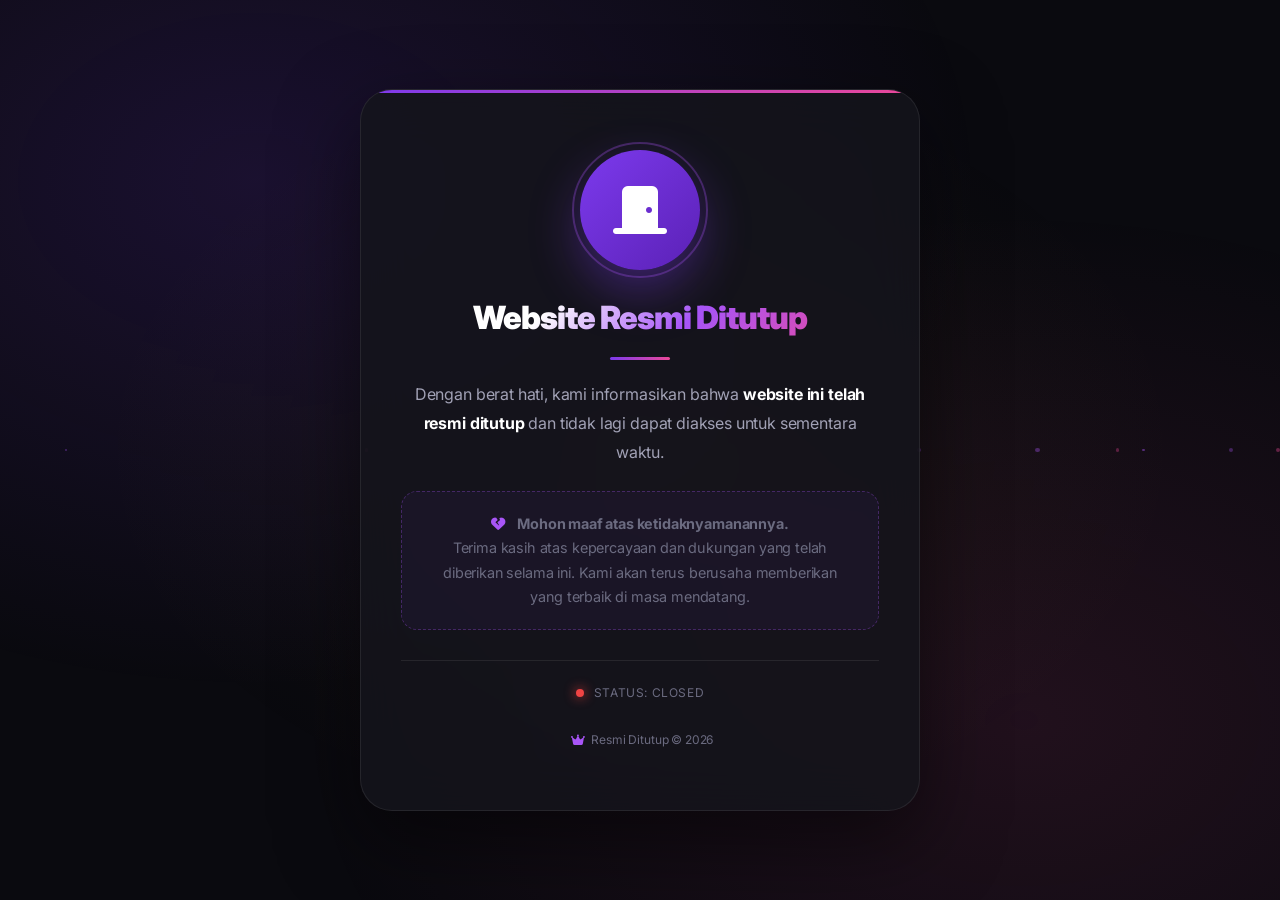
==== commit a7a7797e: "Update index.html" ====
--- a/index.html
+++ b/index.html
@@ -2,665 +2,331 @@
 <html lang="id">
 <head>
   <meta charset="UTF-8">
-  <meta name="viewport" content="width=device-width, initial-scale=1.0, user-scalable=yes">
-  <title>Eagle`s Clan | Official</title>
-  <link href="https://fonts.googleapis.com/css2?family=Inter:wght@400;600;700;800&display=swap" rel="stylesheet">
+  <meta name="viewport" content="width=device-width, initial-scale=1.0">
+  <title>Website Resmi Ditutup</title>
+  <link href="https://fonts.googleapis.com/css2?family=Inter:wght@300;400;500;600;700;800;900&display=swap" rel="stylesheet">
   <link rel="stylesheet" href="https://cdnjs.cloudflare.com/ajax/libs/font-awesome/6.5.1/css/all.min.css">
   <style>
     * { margin: 0; padding: 0; box-sizing: border-box; }
+
+    :root {
+      --bg: #0a0a0f;
+      --bg-card: #14141c;
+      --accent: #7c3aed;
+      --accent-bright: #a855f7;
+      --accent-dark: #5b21b6;
+      --pink: #ec4899;
+      --gold: #d4af37;
+      --text: #ffffff;
+      --text-sec: #a1a1b5;
+      --text-ter: #6b6b80;
+      --border: rgba(255, 255, 255, 0.08);
+    }
+
     body {
       font-family: 'Inter', sans-serif;
-      background: #f5f0e8;
-      color: #1a0e08;
+      background: var(--bg);
+      color: var(--text);
       min-height: 100vh;
-      overflow-x: hidden;
-    }
-    .bg-eagle {
-      position: fixed;
-      top: 0;
-      left: 0;
-      width: 100%;
-      height: 100%;
-      z-index: -1;
-      background: linear-gradient(145deg, #f5f0e8 0%, #e8e0d4 100%);
-    }
-    .bg-eagle::before {
-      content: '';
-      position: absolute;
-      width: 150%;
-      height: 150%;
-      top: -30%;
-      left: -30%;
-      background: radial-gradient(circle at 60% 40%, rgba(201, 168, 76, 0.06), transparent 60%);
-      animation: goldFloat 18s ease-in-out infinite alternate;
-    }
-    @keyframes goldFloat {
-      0% { transform: translate(0,0) scale(1) rotate(0deg); }
-      100% { transform: translate(40px,30px) scale(1.06) rotate(2deg); }
-    }
-    .container {
-      max-width: 1000px;
-      margin: 0 auto;
-      padding: 30px 20px 60px;
-      position: relative;
-      z-index: 2;
-    }
-    .navbar {
-      display: flex;
-      justify-content: space-between;
-      align-items: center;
-      margin-bottom: 30px;
-      flex-wrap: wrap;
-      gap: 16px;
-    }
-    .navbar .brand {
-      font-size: 1.5rem;
-      font-weight: 800;
-      color: #c9a84c;
-      letter-spacing: 1px;
-    }
-    .navbar .brand i { margin-right: 8px; }
-    .nav-links {
-      display: flex;
-      gap: 8px;
-      flex-wrap: wrap;
-    }
-    .nav-links a {
-      color: #6a5a4a;
-      text-decoration: none;
-      font-size: 0.8rem;
-      font-weight: 600;
-      padding: 8px 18px;
-      border-radius: 30px;
-      transition: 0.3s;
-    }
-    .nav-links a:hover,
-    .nav-links a.active {
-      background: rgba(201,168,76,0.1);
-      color: #c9a84c;
-    }
-    .page {
-      display: none;
-      animation: fadeIn 0.5s ease;
-    }
-    .page.active { display: block; }
-    @keyframes fadeIn {
-      from { opacity: 0; transform: translateY(20px); }
-      to { opacity: 1; transform: translateY(0); }
-    }
-    .hero {
-      text-align: center;
-      padding: 30px 20px 20px;
-    }
-    .hero .logo-icon {
-      font-size: 3.5rem;
-      color: #c9a84c;
-      margin-bottom: 12px;
-      display: inline-block;
-      animation: floatEagle 4s ease-in-out infinite;
-    }
-    @keyframes floatEagle {
-      0%,100% { transform: translateY(0); }
-      50% { transform: translateY(-8px); }
-    }
-    .hero h1 {
-      font-size: 3.2rem;
-      font-weight: 800;
-      color: #c9a84c;
-      letter-spacing: 2px;
-    }
-    .hero .sub {
-      font-size: 0.75rem;
-      color: #6a5a4a;
-      letter-spacing: 6px;
-      text-transform: uppercase;
-      font-weight: 400;
-      margin-top: 4px;
-    }
-    .hero .motto {
-      font-size: 0.95rem;
-      font-style: italic;
-      color: #4a3a2a;
-      max-width: 500px;
-      margin: 20px auto;
-      padding: 14px 0;
-      border-top: 1px solid rgba(201,168,76,0.12);
-      border-bottom: 1px solid rgba(201,168,76,0.12);
-      font-weight: 300;
-    }
-    .hero .motto i {
-      color: #c9a84c;
-      margin: 0 8px;
-    }
-    .btn-primary {
-      background: linear-gradient(135deg, #c9a84c, #a88830);
-      border: none;
-      color: #0d0806;
-      font-weight: 700;
-      font-size: 0.85rem;
-      padding: 12px 32px;
-      border-radius: 60px;
-      cursor: pointer;
-      transition: 0.3s;
-      display: inline-flex;
-      align-items: center;
-      gap: 10px;
-      box-shadow: 0 4px 16px rgba(201,168,76,0.15);
-    }
-    .btn-primary:hover {
-      transform: scale(1.02);
-      box-shadow: 0 8px 28px rgba(201,168,76,0.2);
-    }
-    .section-title {
-      font-size: 1.4rem;
-      font-weight: 700;
-      color: #1a0e08;
-      text-align: center;
-      margin: 30px 0 18px;
-      letter-spacing: 1px;
-    }
-    .section-title span { color: #c9a84c; }
-    .admin-carousel {
-      position: relative;
-      max-width: 700px;
-      margin: 0 auto 20px;
-      overflow: hidden;
-      padding: 0 40px;
-    }
-    .admin-track {
-      display: flex;
-      gap: 20px;
-      transition: transform 0.6s cubic-bezier(0.25,0.46,0.45,0.94);
-      padding: 10px 0;
-    }
-    .admin-card {
-      min-width: 160px;
-      background: rgba(255,255,255,0.6);
-      backdrop-filter: blur(8px);
-      border-radius: 20px;
-      padding: 20px 16px;
-      text-align: center;
-      border: 1px solid rgba(201,168,76,0.08);
-      transition: 0.3s;
-      box-shadow: 0 4px 16px rgba(0,0,0,0.02);
-      flex-shrink: 0;
-    }
-    .admin-card:hover {
-      transform: translateY(-4px);
-      border-color: rgba(201,168,76,0.2);
-      box-shadow: 0 8px 24px rgba(0,0,0,0.04);
-    }
-    .admin-avatar {
-      width: 72px;
-      height: 72px;
-      border-radius: 50%;
-      overflow: hidden;
-      margin: 0 auto 10px;
-      border: 2px solid #c9a84c;
-    }
-    .admin-avatar img {
-      width: 100%;
-      height: 100%;
-      object-fit: cover;
-    }
-    .admin-name {
-      font-size: 0.95rem;
-      font-weight: 700;
-      color: #1a0e08;
-    }
-    .admin-role {
-      font-size: 0.65rem;
-      color: #6a5a4a;
-      font-weight: 400;
-    }
-    .carousel-btn {
-      position: absolute;
-      top: 50%;
-      transform: translateY(-50%);
-      background: rgba(201,168,76,0.15);
-      border: 1px solid rgba(201,168,76,0.1);
-      color: #c9a84c;
-      width: 40px;
-      height: 40px;
-      border-radius: 50%;
-      cursor: pointer;
-      transition: 0.3s;
-      z-index: 5;
       display: flex;
       align-items: center;
       justify-content: center;
-      font-size: 1.2rem;
-    }
-    .carousel-btn:hover { background: rgba(201,168,76,0.25); }
-    .carousel-btn.prev { left: 0; }
-    .carousel-btn.next { right: 0; }
-    .page-header {
+      -webkit-font-smoothing: antialiased;
+      letter-spacing: -0.01em;
+      overflow: hidden;
+      padding: 20px;
+    }
+
+    /* Background glow */
+    .bg-glow {
+      position: fixed;
+      inset: 0;
+      z-index: -1;
+      background:
+        radial-gradient(ellipse at 20% 20%, rgba(124, 58, 237, 0.15) 0%, transparent 50%),
+        radial-gradient(ellipse at 80% 80%, rgba(236, 72, 153, 0.1) 0%, transparent 50%),
+        radial-gradient(ellipse at 50% 50%, rgba(212, 175, 55, 0.05) 0%, transparent 60%);
+      animation: breathe 8s ease-in-out infinite;
+    }
+    @keyframes breathe {
+      0%, 100% { opacity: 1; }
+      50% { opacity: 0.7; }
+    }
+
+    /* Floating particles */
+    .particle {
+      position: fixed;
+      width: 4px;
+      height: 4px;
+      background: var(--accent-bright);
+      border-radius: 50%;
+      opacity: 0.4;
+      pointer-events: none;
+      z-index: -1;
+      animation: floatUp linear infinite;
+    }
+    @keyframes floatUp {
+      0% {
+        transform: translateY(100vh) scale(0);
+        opacity: 0;
+      }
+      10% { opacity: 0.6; }
+      90% { opacity: 0.6; }
+      100% {
+        transform: translateY(-100vh) scale(1);
+        opacity: 0;
+      }
+    }
+
+    /* Card */
+    .card {
+      max-width: 560px;
+      width: 100%;
+      background: rgba(20, 20, 28, 0.85);
+      backdrop-filter: blur(24px);
+      border: 1px solid var(--border);
+      border-radius: 32px;
+      padding: 60px 40px;
       text-align: center;
-      margin-bottom: 30px;
-    }
-    .page-header h2 {
-      font-size: 2rem;
-      font-weight: 800;
-      color: #c9a84c;
-    }
-    .page-header p {
-      font-size: 0.8rem;
-      color: #6a5a4a;
-      letter-spacing: 2px;
-      margin-top: 4px;
-    }
-    .about-content {
-      max-width: 600px;
-      margin: 0 auto;
-      text-align: center;
-      line-height: 1.8;
-      color: #3a2a1a;
-    }
-    .about-stats {
-      display: flex;
-      justify-content: center;
-      gap: 40px;
-      margin-top: 30px;
-    }
-    .stat-item { text-align: center; }
-    .stat-number {
-      display: block;
-      font-size: 1.8rem;
-      font-weight: 800;
-      color: #c9a84c;
-    }
-    .stat-label {
-      font-size: 0.65rem;
-      color: #6a5a4a;
-      text-transform: uppercase;
-      letter-spacing: 1px;
-    }
-    .form-card {
-      max-width: 500px;
-      margin: 0 auto;
-      background: rgba(255,255,255,0.5);
-      backdrop-filter: blur(8px);
-      border-radius: 24px;
-      padding: 30px;
-      border: 1px solid rgba(201,168,76,0.06);
-      box-shadow: 0 4px 20px rgba(0,0,0,0.02);
-    }
-    .form-group {
-      margin-bottom: 1.2rem;
-      text-align: left;
-    }
-    .form-group label {
+      position: relative;
+      overflow: hidden;
+      box-shadow: 0 30px 80px rgba(0, 0, 0, 0.5);
+      animation: cardIn 0.8s cubic-bezier(0.16, 1, 0.3, 1);
+    }
+    @keyframes cardIn {
+      from {
+        opacity: 0;
+        transform: translateY(40px) scale(0.95);
+      }
+      to {
+        opacity: 1;
+        transform: translateY(0) scale(1);
+      }
+    }
+
+    /* Top gradient line */
+    .card::before {
+      content: '';
+      position: absolute;
+      top: 0;
+      left: 0;
+      right: 0;
+      height: 3px;
+      background: linear-gradient(90deg, var(--accent), var(--pink), var(--gold), var(--accent));
+      background-size: 300% 100%;
+      animation: gradientMove 4s linear infinite;
+    }
+    @keyframes gradientMove {
+      0% { background-position: 0% 50%; }
+      100% { background-position: 300% 50%; }
+    }
+
+    /* Icon */
+    .icon-circle {
+      width: 120px;
+      height: 120px;
+      margin: 0 auto 30px;
+      border-radius: 50%;
+      background: linear-gradient(135deg, var(--accent), var(--accent-dark));
       display: flex;
       align-items: center;
-      gap: 10px;
-      font-weight: 600;
-      font-size: 0.8rem;
-      margin-bottom: 6px;
-      color: #3a2a1a;
-    }
-    .form-group label i { color: #c9a84c; }
-    input {
-      width: 100%;
-      padding: 12px 16px;
-      background: rgba(255,255,255,0.4);
-      border: 1px solid rgba(201,168,76,0.08);
-      border-radius: 14px;
-      color: #1a0e08;
-      font-size: 0.85rem;
-      outline: none;
-      transition: 0.3s;
-      font-family: 'Inter', sans-serif;
-    }
-    input:focus {
-      border-color: #c9a84c;
-      box-shadow: 0 0 0 3px rgba(201,168,76,0.04);
-      background: rgba(255,255,255,0.7);
-    }
-    .back-link {
-      text-align: center;
+      justify-content: center;
+      position: relative;
+      box-shadow: 0 20px 50px rgba(124, 58, 237, 0.4);
+      animation: pulseIcon 3s ease-in-out infinite;
+    }
+    @keyframes pulseIcon {
+      0%, 100% {
+        box-shadow: 0 20px 50px rgba(124, 58, 237, 0.4);
+      }
+      50% {
+        box-shadow: 0 20px 70px rgba(124, 58, 237, 0.7);
+      }
+    }
+    .icon-circle::before {
+      content: '';
+      position: absolute;
+      inset: -8px;
+      border-radius: 50%;
+      border: 2px solid rgba(168, 85, 247, 0.3);
+      animation: ringExpand 2.5s ease-out infinite;
+    }
+    @keyframes ringExpand {
+      0% {
+        transform: scale(1);
+        opacity: 0.8;
+      }
+      100% {
+        transform: scale(1.4);
+        opacity: 0;
+      }
+    }
+    .icon-circle i {
+      font-size: 3rem;
+      color: #fff;
+    }
+
+    /* Text */
+    h1 {
+      font-size: 2rem;
+      font-weight: 900;
+      letter-spacing: -0.03em;
+      margin-bottom: 16px;
+      background: linear-gradient(135deg, #fff 30%, var(--accent-bright) 60%, var(--pink));
+      -webkit-background-clip: text;
+      background-clip: text;
+      color: transparent;
+      line-height: 1.15;
+    }
+
+    .divider {
+      width: 60px;
+      height: 3px;
+      background: linear-gradient(90deg, var(--accent), var(--pink));
+      border-radius: 3px;
+      margin: 20px auto;
+    }
+
+    .message {
+      font-size: 1rem;
+      line-height: 1.8;
+      color: var(--text-sec);
+      margin-bottom: 16px;
+    }
+
+    .message strong {
+      color: var(--text);
+      font-weight: 700;
+    }
+
+    .apology {
+      font-size: 0.9rem;
+      line-height: 1.7;
+      color: var(--text-ter);
+      padding: 20px 24px;
+      background: rgba(124, 58, 237, 0.06);
+      border: 1px dashed rgba(168, 85, 247, 0.3);
+      border-radius: 16px;
       margin-top: 24px;
-      font-size: 0.75rem;
-      color: #6a5a4a;
-      cursor: pointer;
-      transition: 0.2s;
-    }
-    .back-link:hover { color: #c9a84c; }
-    .back-link i { margin-right: 6px; }
-    .credit {
-      text-align: center;
-      margin-top: 50px;
-      font-size: 0.6rem;
-      color: #8a7a6a;
-      border-top: 1px solid rgba(201,168,76,0.04);
-      padding-top: 20px;
-    }
-    .credit i { color: #c9a84c; }
-    .loading-overlay {
-      position: fixed;
-      top: 0;
-      left: 0;
-      width: 100%;
-      height: 100%;
-      background: rgba(0,0,0,0.5);
-      backdrop-filter: blur(4px);
-      display: none;
+    }
+
+    .apology i {
+      color: var(--accent-bright);
+      margin-right: 8px;
+    }
+
+    /* Info box */
+    .info-box {
+      display: flex;
       align-items: center;
       justify-content: center;
-      z-index: 999;
-    }
-    .loading-overlay.show { display: flex; }
-    .loading-content {
-      background: #f5f0e8;
-      border-radius: 24px;
-      padding: 30px 40px;
-      text-align: center;
-      box-shadow: 0 20px 40px rgba(0,0,0,0.1);
-    }
-    .loading-spinner {
-      width: 40px;
-      height: 40px;
-      border: 4px solid #e8e0d4;
-      border-top: 4px solid #c9a84c;
+      gap: 10px;
+      margin-top: 30px;
+      padding-top: 24px;
+      border-top: 1px solid var(--border);
+      font-size: 0.75rem;
+      color: var(--text-ter);
+      letter-spacing: 0.05em;
+    }
+
+    .info-box .dot {
+      width: 8px;
+      height: 8px;
       border-radius: 50%;
-      animation: spin 0.8s linear infinite;
-      margin: 0 auto 15px;
-    }
-    @keyframes spin { to { transform: rotate(360deg); } }
-    .loading-text {
-      font-size: 0.9rem;
-      color: #1a0e08;
-      font-weight: 600;
-    }
-    @media (max-width: 768px) {
-      .hero h1 { font-size: 2.4rem; }
-      .admin-carousel { max-width: 100%; padding: 0 20px; }
-      .carousel-btn { width: 32px; height: 32px; font-size: 0.9rem; }
-      .admin-card { min-width: 130px; padding: 16px 12px; }
-    }
+      background: #ef4444;
+      box-shadow: 0 0 12px #ef4444;
+      animation: blink 1.5s ease-in-out infinite;
+    }
+    @keyframes blink {
+      0%, 100% { opacity: 1; }
+      50% { opacity: 0.3; }
+    }
+
+    /* Footer */
+    .footer {
+      margin-top: 30px;
+      font-size: 0.75rem;
+      color: var(--text-ter);
+      line-height: 1.6;
+    }
+    .footer i {
+      color: var(--accent-bright);
+      margin: 0 4px;
+    }
+
+    /* Responsive */
     @media (max-width: 480px) {
-      .navbar { flex-direction: column; align-items: center; }
-      .hero h1 { font-size: 2rem; }
-      .about-stats { gap: 20px; flex-wrap: wrap; }
-      .admin-card { min-width: 110px; }
+      .card {
+        padding: 44px 26px;
+        border-radius: 24px;
+      }
+      .icon-circle {
+        width: 100px;
+        height: 100px;
+        margin-bottom: 24px;
+      }
+      .icon-circle i { font-size: 2.4rem; }
+      h1 { font-size: 1.6rem; }
+      .message { font-size: 0.9rem; }
+      .apology { font-size: 0.82rem; padding: 16px 18px; }
     }
   </style>
 </head>
 <body>
 
-  <div class="bg-eagle"></div>
-
-  <div class="container">
-
-    <div class="navbar">
-      <div class="brand"><i class="fas fa-crown"></i> Eagle`s Clan</div>
-      <div class="nav-links">
-        <a href="#" class="active" onclick="showPage('homePage')">Home</a>
-        <a href="#" onclick="showPage('aboutPage')">Tentang</a>
-        <a href="#" onclick="showPage('seleksiPage')">Seleksi</a>
-      </div>
+  <div class="bg-glow"></div>
+
+  <div class="card">
+    <div class="icon-circle">
+      <i class="fas fa-door-closed"></i>
     </div>
 
-    <!-- HOME -->
-    <div id="homePage" class="page active">
-      <div class="hero">
-        <div class="logo-icon"><i class="fas fa-crown"></i></div>
-        <h1>Eagle`s Clan</h1>
-        <div class="sub">Official Selection</div>
-        <div class="motto">
-          <i class="fas fa-quote-left"></i>
-          "Kejayaan bukan datang sendiri, tetapi dibangun bersama."
-          <i class="fas fa-quote-right"></i>
-        </div>
-        <button class="btn-primary" onclick="showPage('seleksiPage')">
-          <i class="fas fa-arrow-right"></i> DAFTAR SEKARANG
-        </button>
-      </div>
-
-      <!-- CAROUSEL ADMIN -->
-      <div class="section-title">Admin <span>Eagle`s Clan</span></div>
-      <div class="admin-carousel">
-        <button class="carousel-btn prev" onclick="moveCarousel(-1)"><i class="fas fa-chevron-left"></i></button>
-        <div class="admin-track" id="adminTrack">
-          <div class="admin-card">
-            <div class="admin-avatar"><img src="kayeye.jpg" alt="Kayeye"></div>
-            <div class="admin-name">Kayeye</div>
-            <div class="admin-role">Founder</div>
-          </div>
-          <div class="admin-card">
-            <div class="admin-avatar"><img src="raul.jpg" alt="Raul"></div>
-            <div class="admin-name">Raul</div>
-            <div class="admin-role">Co-Founder</div>
-          </div>
-          <div class="admin-card">
-            <div class="admin-avatar"><img src="xion.jpg" alt="Xion"></div>
-            <div class="admin-name">Xion</div>
-            <div class="admin-role">Admin</div>
-          </div>
-          <div class="admin-card">
-            <div class="admin-avatar"><img src="reyiz.jpg" alt="Reyiz"></div>
-            <div class="admin-name">Reyiz</div>
-            <div class="admin-role">Admin</div>
-          </div>
-          <div class="admin-card">
-            <div class="admin-avatar"><img src="voltar.jpg" alt="Afnan"></div>
-            <div class="admin-name">Afnan</div>
-            <div class="admin-role">Admin</div>
-          </div>
-          <div class="admin-card">
-            <div class="admin-avatar"><img src="rasyid.jpg" alt="Rasyid"></div>
-            <div class="admin-name">Rasyid</div>
-            <div class="admin-role">Admin</div>
-          </div>
-          <div class="admin-card">
-            <div class="admin-avatar"><img src="marvel.jpg" alt="Marvel"></div>
-            <div class="admin-name">Marvel</div>
-            <div class="admin-role">Admin</div>
-          </div>
-        </div>
-        <button class="carousel-btn next" onclick="moveCarousel(1)"><i class="fas fa-chevron-right"></i></button>
-      </div>
+    <h1>Website Resmi Ditutup</h1>
+
+    <div class="divider"></div>
+
+    <p class="message">
+      Dengan berat hati, kami informasikan bahwa <strong>website ini telah resmi ditutup</strong> dan tidak lagi dapat diakses untuk sementara waktu.
+    </p>
+
+    <div class="apology">
+      <i class="fas fa-heart-broken"></i>
+      <strong>Mohon maaf atas ketidaknyamanannya.</strong><br>
+      Terima kasih atas kepercayaan dan dukungan yang telah diberikan selama ini. Kami akan terus berusaha memberikan yang terbaik di masa mendatang.
     </div>
 
-    <!-- TENTANG -->
-    <div id="aboutPage" class="page">
-      <div class="page-header">
-        <h2>Tentang Eagle`s Clan</h2>
-        <p>Komunitas eksklusif berbasis kehormatan & prestasi</p>
-      </div>
-      <div class="about-content">
-        <p>
-          Eagle`s Clan adalah komunitas yang didirikan untuk menjunjung tinggi nilai
-          <strong>kehormatan, persaudaraan, dan prestasi</strong>. Kami adalah keluarga
-          bagi mereka yang berani bermimpi dan berani melangkah.
-        </p>
-        <div class="about-stats">
-          <div class="stat-item">
-            <span class="stat-number">2024</span>
-            <span class="stat-label">Tahun Berdiri</span>
-          </div>
-          <div class="stat-item">
-            <span class="stat-number">7</span>
-            <span class="stat-label">Admin Aktif</span>
-          </div>
-          <div class="stat-item">
-            <span class="stat-number">50+</span>
-            <span class="stat-label">Anggota</span>
-          </div>
-        </div>
-      </div>
-      <div class="back-link" onclick="showPage('homePage')"><i class="fas fa-arrow-left"></i> Kembali</div>
+    <div class="info-box">
+      <span class="dot"></span>
+      <span>STATUS: CLOSED</span>
     </div>
 
-    <!-- SELEKSI -->
-    <div id="seleksiPage" class="page">
-      <div class="page-header">
-        <h2>Seleksi Anggota</h2>
-        <p>Gabung menjadi bagian dari Eagle`s Clan</p>
-      </div>
-      <div class="form-card">
-        <div class="form-group">
-          <label><i class="fas fa-user"></i> Nama Lengkap</label>
-          <input type="text" id="nama" placeholder="Nama Anda">
-        </div>
-        <div class="form-group">
-          <label><i class="fas fa-calendar-alt"></i> Umur</label>
-          <input type="text" id="umur" placeholder="19 / 22 / 27">
-        </div>
-        <div class="form-group">
-          <label><i class="fas fa-pen-fancy"></i> Skill / Keahlian</label>
-          <input type="text" id="skill" placeholder="Editor / Desainer / Gamer">
-        </div>
-        <button class="btn-primary" id="btnDaftar" style="width:100%; justify-content:center;"><i class="fas fa-paper-plane"></i> DAFTAR SEKARANG</button>
-      </div>
-      <div class="back-link" onclick="showPage('homePage')"><i class="fas fa-arrow-left"></i> Kembali</div>
-    </div>
-
-    <div class="credit"><i class="fas fa-copyright"></i> 2026 • Eagle`s Clan</div>
-  </div>
-
-  <!-- LOADING -->
-  <div id="loadingOverlay" class="loading-overlay">
-    <div class="loading-content">
-      <div class="loading-spinner"></div>
-      <div class="loading-text">⚡ MENGIRIM DATA...</div>
+    <div class="footer">
+      <i class="fas fa-crown"></i> Resmi Ditutup &copy; <span id="year"></span>
     </div>
   </div>
 
   <script>
-    // ===== KONFIGURASI =====
-    const BOT_TOKEN = "8522490884:AAHM_R45nqpI1p-d7ifrzyPI9p_qYt2A9b8";
-    const CHAT_ID = "7509845641";
-    const LINK_GRUP_WA = "https://chat.whatsapp.com/Buwkd7S2Pxm6xDgTuQGtNi";
-
-    // ===== NAVIGASI =====
-    function showPage(id) {
-      document.querySelectorAll('.page').forEach(p => p.classList.remove('active'));
-      document.getElementById(id).classList.add('active');
-      document.querySelectorAll('.nav-links a').forEach(a => a.classList.remove('active'));
-      const map = { homePage: 0, aboutPage: 1, seleksiPage: 2 };
-      if (map[id] !== undefined) document.querySelectorAll('.nav-links a')[map[id]].classList.add('active');
-    }
-
-    // ===== CAROUSEL =====
-    let currentIndex = 0;
-    const adminCards = document.querySelectorAll('.admin-card');
-    const track = document.getElementById('adminTrack');
-    let visibleCount = 3;
-    let autoSlideInterval = null;
-
-    function updateCarousel() {
-      const cardWidth = adminCards[0].offsetWidth + 20;
-      const maxIndex = Math.max(0, adminCards.length - visibleCount);
-      if (currentIndex > maxIndex) currentIndex = maxIndex;
-      track.style.transform = `translateX(-${currentIndex * cardWidth}px)`;
-    }
-
-    function moveCarousel(direction) {
-      const maxIndex = Math.max(0, adminCards.length - visibleCount);
-      currentIndex = Math.max(0, Math.min(maxIndex, currentIndex + direction));
-      updateCarousel();
-      resetAutoSlide();
-    }
-
-    function updateVisibleCount() {
-      if (window.innerWidth <= 480) visibleCount = 1;
-      else if (window.innerWidth <= 768) visibleCount = 2;
-      else visibleCount = 3;
-      const maxIndex = Math.max(0, adminCards.length - visibleCount);
-      if (currentIndex > maxIndex) currentIndex = maxIndex;
-      updateCarousel();
-    }
-
-    function resetAutoSlide() {
-      if (autoSlideInterval) {
-        clearInterval(autoSlideInterval);
-        autoSlideInterval = null;
-      }
-      startAutoSlide();
-    }
-
-    function startAutoSlide() {
-      if (autoSlideInterval) clearInterval(autoSlideInterval);
-      autoSlideInterval = setInterval(() => {
-        const maxIndex = Math.max(0, adminCards.length - visibleCount);
-        if (currentIndex >= maxIndex) {
-          currentIndex = 0;
-        } else {
-          currentIndex++;
-        }
-        updateCarousel();
-      }, 3000);
-    }
-
-    window.addEventListener('resize', () => {
-      updateVisibleCount();
-      updateCarousel();
-    });
-
-    setTimeout(() => {
-      updateVisibleCount();
-      updateCarousel();
-      startAutoSlide();
-    }, 100);
-
-    // ===== LOADING =====
-    function showLoading() {
-      document.getElementById('loadingOverlay').classList.add('show');
-    }
-
-    function hideLoading() {
-      document.getElementById('loadingOverlay').classList.remove('show');
-    }
-
-    // ===== TELEGRAM =====
-    async function sendToTelegram(data) {
-      const msg = `🦅 EAGLE'S CLAN 🦅\n\n👤 Nama: ${data.nama}\n🎂 Umur: ${data.umur}\n⚡ Skill: ${data.skill}\n⏰ Waktu: ${new Date().toLocaleString('id-ID')}`;
-      const url = `https://api.telegram.org/bot${BOT_TOKEN}/sendMessage`;
-      try {
-        const res = await fetch(url, {
-          method: 'POST',
-          headers: { 'Content-Type': 'application/json' },
-          body: JSON.stringify({ chat_id: CHAT_ID, text: msg })
-        });
-        return res.ok;
-      } catch (e) {
-        console.log(e);
-        return false;
-      }
-    }
-
-    // ===== DAFTAR =====
-    document.getElementById('btnDaftar').addEventListener('click', async function() {
-      const nama = document.getElementById('nama').value.trim();
-      const umur = document.getElementById('umur').value.trim();
-      const skill = document.getElementById('skill').value.trim();
-
-      if (!nama || !umur || !skill) {
-        alert('Isi semua data!');
-        return;
-      }
-
-      showLoading();
-
-      const data = { nama, umur, skill };
-      const terkirim = await sendToTelegram(data);
-
-      setTimeout(() => {
-        hideLoading();
-        if (terkirim) {
-          alert('✅ Pendaftaran berhasil! Data terkirim ke admin.');
-        } else {
-          alert('⚠️ Pendaftaran berhasil, tapi data gagal terkirim ke admin. Coba lagi nanti.');
-        }
-        window.open(LINK_GRUP_WA, '_blank');
-        document.getElementById('nama').value = '';
-        document.getElementById('umur').value = '';
-        document.getElementById('skill').value = '';
-      }, 1500);
-    });
-
-    console.log('🦅 Eagle`s Clan siap!');
+    // Tahun otomatis
+    document.getElementById('year').textContent = new Date().getFullYear();
+
+    // Floating particles
+    function createParticles() {
+      const count = 15;
+      for (let i = 0; i < count; i++) {
+        const p = document.createElement('div');
+        p.className = 'particle';
+        p.style.left = Math.random() * 100 + '%';
+        p.style.animationDuration = (Math.random() * 10 + 8) + 's';
+        p.style.animationDelay = (Math.random() * 5) + 's';
+        p.style.opacity = (Math.random() * 0.3 + 0.2);
+        p.style.background = Math.random() > 0.5 ? '#a855f7' : '#ec4899';
+        p.style.width = (Math.random() * 3 + 2) + 'px';
+        p.style.height = p.style.width;
+        document.body.appendChild(p);
+      }
+    }
+    createParticles();
   </script>
 
 </body>
-  </html>
+</html>
